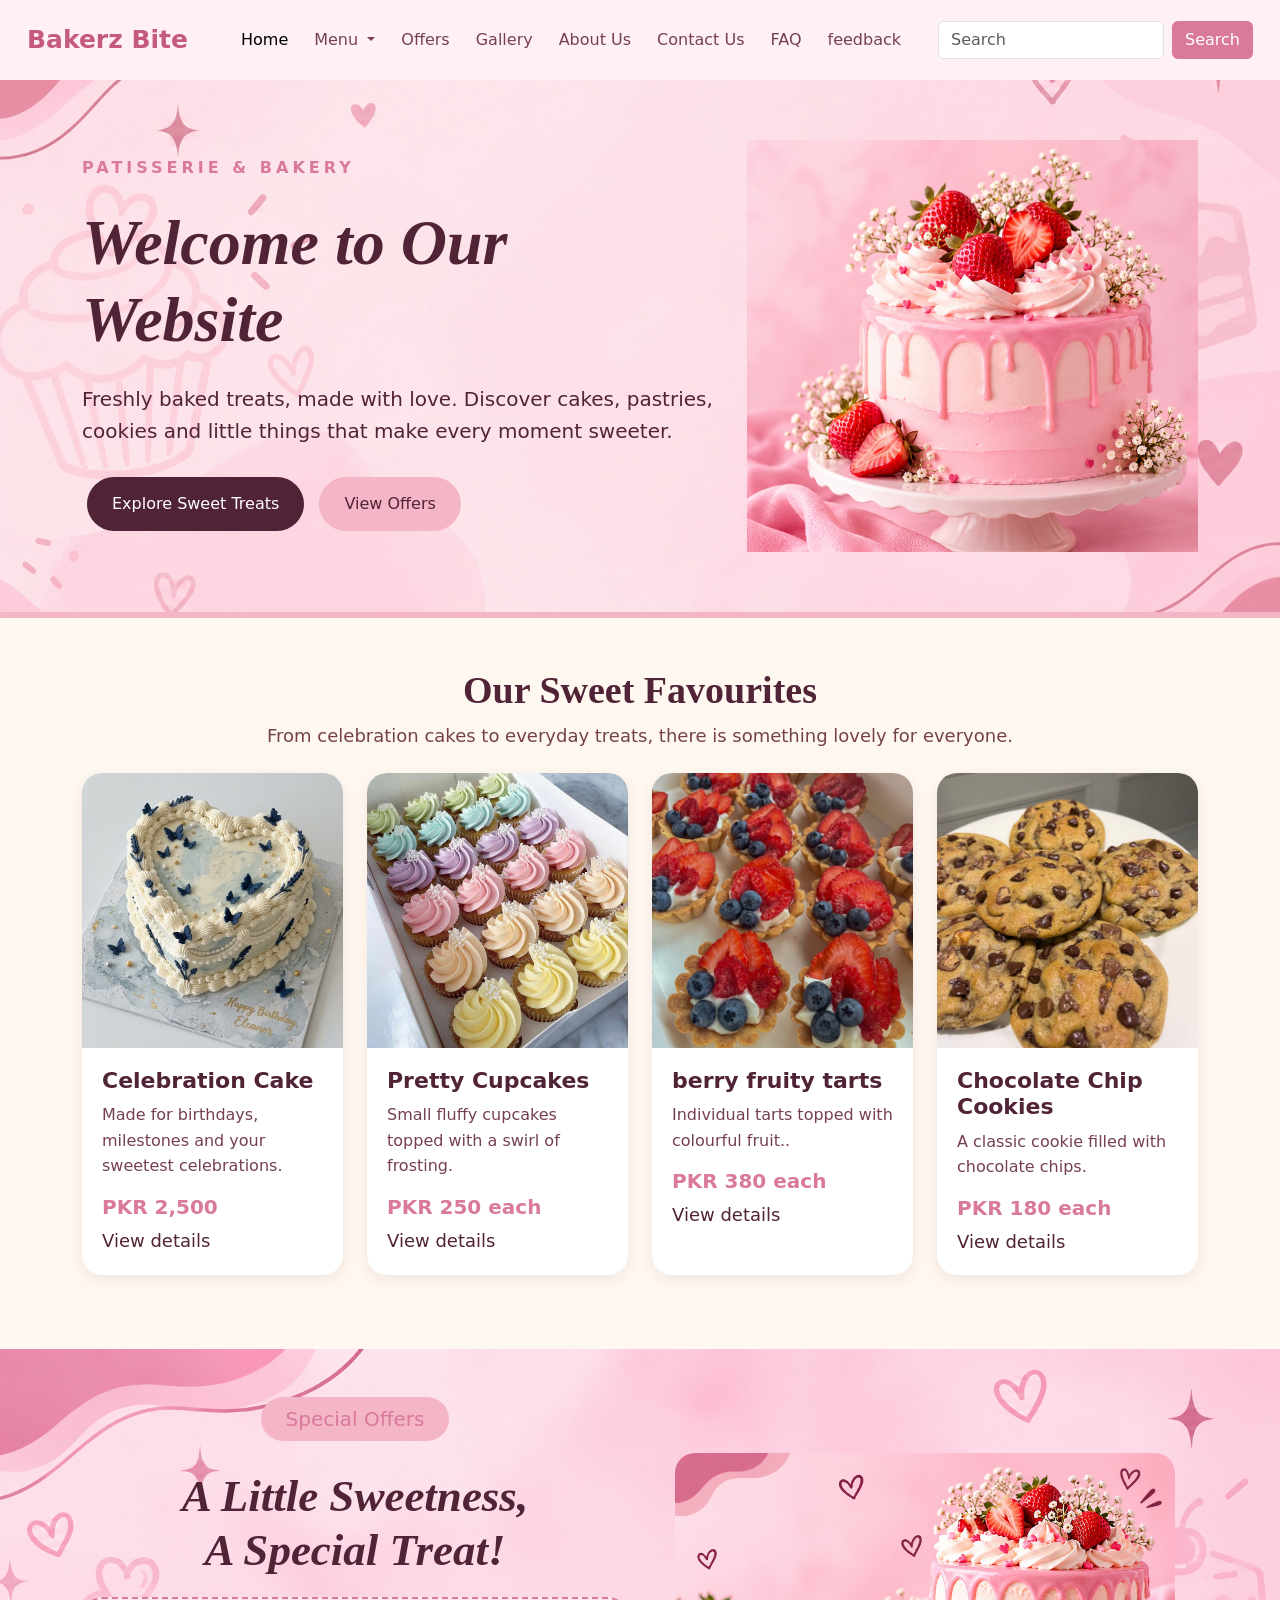
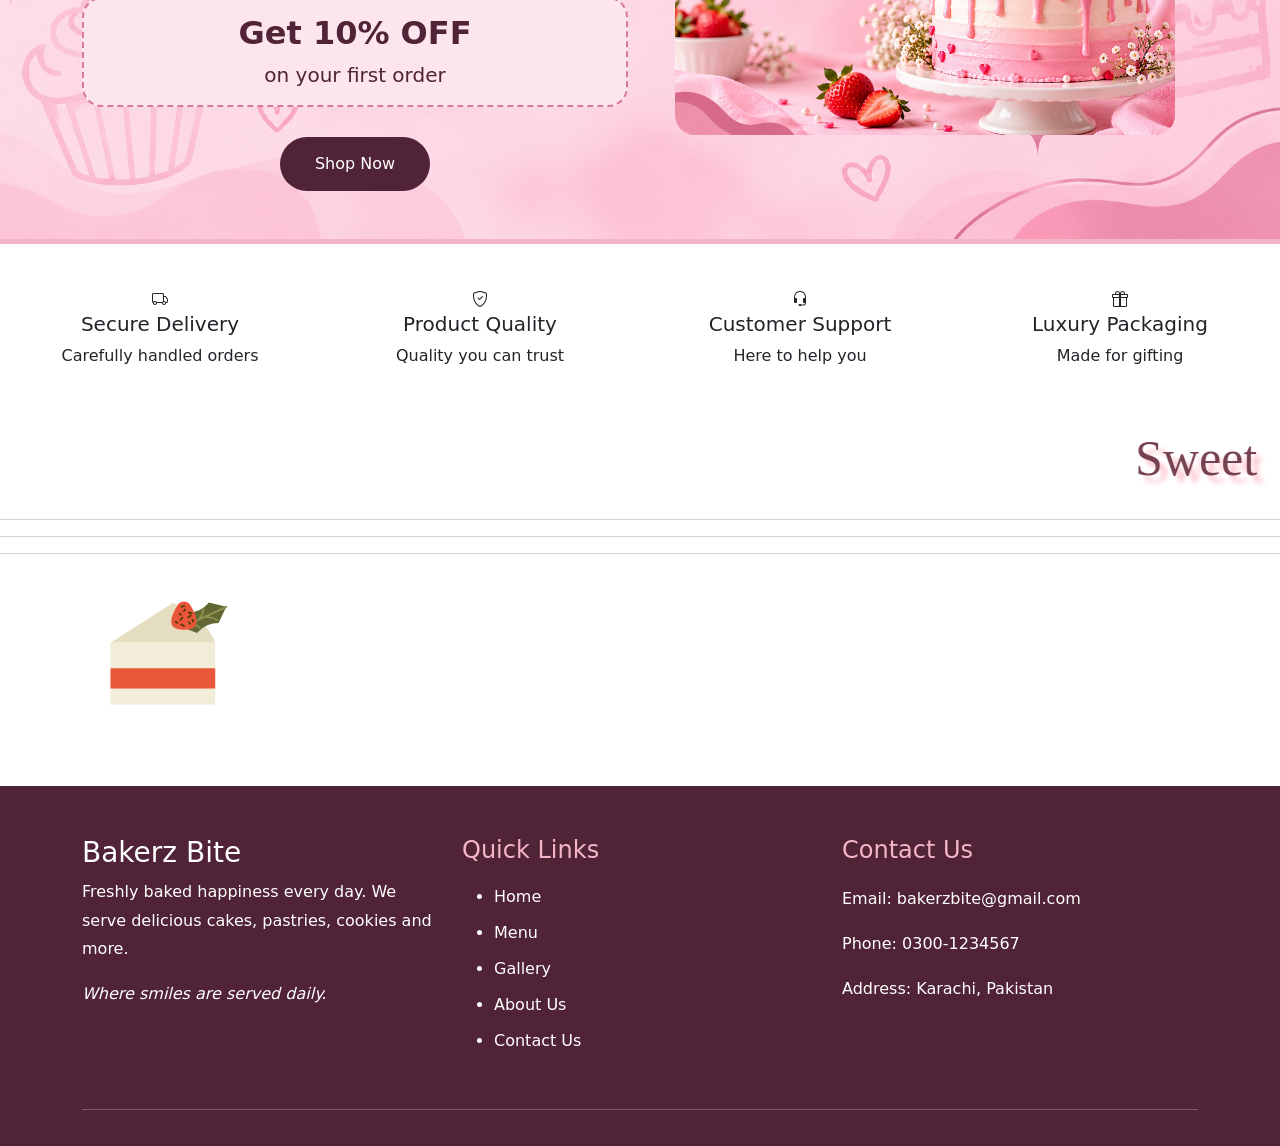
==== index.html @ 77a320df "index" ====
<!DOCTYPE html>
<html lang="en">
<head>
    <meta charset="UTF-8">
    <meta name="viewport" content="width=device-width, initial-scale=1.0">
    <title>Bakerz Bite</title>

    <!-- Bootstrap 5 -->
    <link href="https://cdn.jsdelivr.net/npm/bootstrap@5.3.3/dist/css/bootstrap.min.css" rel="stylesheet">
 
<link rel="stylesheet" href="https://cdn.jsdelivr.net/npm/bootstrap-icons@1.11.3/font/bootstrap-icons.min.css">
    <link rel="stylesheet" href="home.css">
</head>
<body>
<!-- ---navbar start gng-- -->
<nav class="navbar navbar-expand-lg navbar-light">
  <div class="container-fluid">

    <a class="navbar-brand" href="">Bakerz Bite</a>

    <button class="navbar-toggler" type="button"
    data-bs-toggle="collapse"
    data-bs-target="#navbarSupportedContent">
      <span class="navbar-toggler-icon"></span>
    </button>

    <div class="collapse navbar-collapse" id="navbarSupportedContent">

      <ul class="navbar-nav me-auto mb-2 mb-lg-0">

        <li class="nav-item">
          <a class="nav-link active" href="home.html">Home</a>
        </li>

        <li class="nav-item dropdown">
          <a class="nav-link dropdown-toggle" href=""
          id="navbarDropdown" role="button"
          data-bs-toggle="dropdown">
            Menu
          </a>

          <ul class="dropdown-menu">
            <li><a class="dropdown-item" href="cakes.html">Cakes</a></li>
            <li><a class="dropdown-item" href="pasteries.html">Pastries</a></li>
            <li><a class="dropdown-item" href="pies.html">Pies</a></li>
            <li><a class="dropdown-item" href="cookies.html">Cookies</a></li>
            <li><a class="dropdown-item" href="marchandies.html">Merchandise</a></li>
          </ul>
        </li>

        <li class="nav-item">
          <a class="nav-link" href="offer.html">Offers</a>
        </li>

        <li class="nav-item">
          <a class="nav-link" href="gallery.html">Gallery</a>
        </li>

        <li class="nav-item">
          <a class="nav-link" href="about.html">About Us</a>
        </li>

        <li class="nav-item">
          <a class="nav-link" href="contact.html">Contact Us</a>
        </li>

        <li class="nav-item">
          <a class="nav-link" href="faq.html">FAQ</a>
        </li>
        
                <li class="nav-item">
          <a class="nav-link" href="feedback.html">feedback</a>
        </li>


      </ul>

      <form class="d-flex">
        <input class="form-control me-2" type="search" placeholder="Search">
        <button class="btn search-btn" type="submit">Search</button>
      </form>

    </div>
  </div>
</nav>
<!-- --navbar end--- -->

<section class="welcome" id="home">

    <div class="container">
        <div class="row align-items-center">

            <div class="col-md-7 text-start">

                <p class="small-text">PATISSERIE & BAKERY</p>

                <h1>Welcome to Our Website</h1>

                <p class="welcome-text">
                    Freshly baked treats, made with love. Discover cakes,
                    pastries, cookies and little things that make
                    every moment sweeter.
                </p>

                <a href="cakes.html" class="btn1">Explore Sweet Treats</a>

                <a href="offer.html" class="btn2">View Offers</a>

            </div>

            <!-- Image Right Side -->
            <div class="col-md-5 text-center">
                <img src="pics/welcom1.png" class="img-fluid cake-img" alt="Cake">
            </div>

        </div>
    </div>

</section>

<!-- welcome page end -->
 

<!-- end of welcome--- -->

<!-- ---FAV -->
<section class="favourites" id="favourites">

    <div class="container">

        <div class="text-center mb-4">
            <h2>Our Sweet Favourites</h2>
            <p>From celebration cakes to everyday treats, there is something lovely for everyone.</p>
        </div>

        <div class="row"> 

            <!-- Cake -->
            <div class="col-lg-3 col-md-6 mb-4">
                <div class="sweet-card">

                    <div class="pic">
                        <img src="pics/cake celab3.jpg" alt="Celebration Cake">
                    </div>

                    <div class="card-body">
                        <h4>Celebration Cake</h4>
                        <p>Made for birthdays, milestones and your sweetest celebrations.</p>
                        <h5>PKR 2,500</h5>
                        <a href="#">View details </a>
                    </div>

                </div>
            </div>

            <!-- Cupcakes -->
            <div class="col-lg-3 col-md-6 mb-4">
                <div class="sweet-card">

                    <div class="pic">
                        <img src="pics/preety cupcakes.jpg" alt="Pretty Cupcakes">
                    </div>

                    <div class="card-body">
                        <h4>Pretty Cupcakes</h4>
                        <p>Small fluffy cupcakes topped with a swirl of frosting.</p>
                        <h5>PKR 250 each</h5>
                        <a href="#">View details </a>
                    </div>

                </div>
            </div>

            <!-- tarts -->
            <div class="col-lg-3 col-md-6 mb-4">
                <div class="sweet-card">

                    <div class="pic">
                        <img src="pics/berry fruit tarts.jpg" alt="Chocolate Chip Cookies">
                    </div>

                    <div class="card-body">
                        <h4>berry fruity tarts</h4>
                        <p>Individual tarts topped with colourful fruit..</p>
                        <h5>PKR 380 each</h5>
                        <a href="#">View details </a>
                    </div>

                </div>
            </div>

            <!-- Cookies -->
            <div class="col-lg-3 col-md-6 mb-4">
                <div class="sweet-card">

                    <div class="pic">
                        <img src="pics/choclatechip cookies.jpg" alt="Chocolate Chip Cookies">
                    </div>

                    <div class="card-body">
                        <h4>Chocolate Chip Cookies</h4>
                        <p>A classic cookie filled with chocolate chips.</p>
                        <h5>PKR 180 each</h5>
                        <a href="#">View details </a>
                    </div>

                </div>
            </div>
<!-- END-- -->

            <!-- Tote bags -->
          
        </div>
    </div>
</section>

<!-- --FAV KHATM -->


<!-- special offer start -->

<section class="offer py-5">

    <div class="container">
        <div class="row align-items-center">

            <!-- Text side -->
            <div class="col-md-6 text-center">

                <h5 class="offer-small">Special Offers</h5>

                <h1>A Little Sweetness,<br>
                    A Special Treat!
                </h1>

                <div class="discount">
                    <h2>Get 10% OFF</h2>
                    <p>on your first order</p>
                </div>

                <a href="cakes.html" class="shop-btn">
                    Shop Now 
                </a>

            </div>

            <!-- Cake picture -->
            <div class="col-md-6 text-center">
                <img src="pics/offer pic.png"
                     class="img-fluid offer-img"
                     alt="Special Offer Cake">
            </div>

        </div>
    </div>

</section>

<!-- special offer end -->


<!-- Features Section -->
<div class="container-fluid py-4">
    <div class="row text-center align-items-center">

        <!-- Feature 1 -->
        <div class="col-6 col-md-3 feature-box">
            <div class="feature-icon">
                <i class="bi bi-truck"></i>
            </div>
            <h5>Secure Delivery</h5>
            <p>Carefully handled orders</p>
        </div>

        <!-- Feature 2 -->
        <div class="col-6 col-md-3 feature-box">
            <div class="feature-icon">
                <i class="bi bi-shield-check"></i>
            </div>
            <h5>Product Quality</h5>
            <p>Quality you can trust</p>
        </div>

        <!-- Feature 3 -->
        <div class="col-6 col-md-3 feature-box">
            <div class="feature-icon">
                <i class="bi bi-headset"></i>
            </div>
            <h5>Customer Support</h5>
            <p>Here to help you</p>
        </div>

        <!-- Feature 4 -->
        <div class="col-6 col-md-3 feature-box">
            <div class="feature-icon">
                <i class="bi bi-gift"></i>
            </div>
            <h5>Luxury Packaging</h5>
            <p>Made for gifting</p>
        </div>

    </div>
</div>

<div class="container-fluid">
    <div class="row">
        <div class="col-md-12">
            <marquee>
                <h1 style="font-size: 50px; text-shadow: 7px 7px 5px pink; color:#75404f; font-family: Georgia, serif;">Sweet & Celebratory "Best for Cakes & Cupcakes"</h1>
            </marquee>
        </div>
    </div>
</div>
<hr style="color:#75404f ; font-weight: bolder;"><hr style="color:#75404f ; font-weight: bolder;"><hr style="color:#75404f ; font-weight: bolder;">

<div class="container">
    <div class="row">
        <div class="col-md-2">
            <img src="pics/cake-christmas-dessert-svgrepo-com.svg" class="w-100" alt="">
        </div>
        <div class="col-md-2">
            <img src="pics/" alt="">
        </div>
        <div class="col-md-2"></div>
        <div class="col-md-2"></div>
        <div class="col-md-2"></div>
        <div class="col-md-2"></div>
    </div>
</div>


<!-- ---footer shuru -->

<footer class="footer">
    <div class="container">
        <div class="row">

            <!-- About -->
            <div class="col-lg-4 col-md-6 mb-4">
                <h3>Bakerz Bite</h3>
                <p>
                    Freshly baked happiness every day.
                    We serve delicious cakes, pastries,
                    cookies and more.
                </p>
                <p><i>Where smiles are served daily.</i></p>
            </div>

            <!-- Quick Links -->
            <div class="col-lg-4 col-md-6 mb-4">
                <h4>Quick Links</h4>
                <ul class="footer-links">
                    <li><a href="home.html">Home</a></li>
                    <li><a href="#">Menu</a></li>
                    <li><a href="gallery.html">Gallery</a></li>
                    <li><a href="about.html">About Us</a></li>
                    <li><a href="contact.html">Contact Us</a></li>
                </ul>
            </div>

            <!-- Contact -->
            <div class="col-lg-4 col-md-12 mb-4">
                <h4>Contact Us</h4>
                <p>Email: bakerzbite@gmail.com</p>
                <p>Phone: 0300-1234567</p>
                <p>Address: Karachi, Pakistan</p>
            </div>

        </div>

        <hr>

        

    </div>
</footer>




 <!-- ---footer khtm -->


<script src="https://cdn.jsdelivr.net/npm/bootstrap@5.0.2/dist/js/bootstrap.bundle.min.js" integrity="sha384-MrcW6ZMFYlzcLA8Nl+NtUVF0sA7MsXsP1UyJoMp4YLEuNSfAP+JcXn/tWtIaxVXM" crossorigin="anonymous"></script>
</body>
</html>
---- home.css ----
.navbar {
    background-color: #fff0f5;
    padding: 15px;
    position: relative;
}

.navbar-brand {
    color: #c45b7c;
    font-size: 25px;
    font-weight: bold;
}

.navbar-nav {
    margin: auto;
}

.nav-link {
    color: #75404f;
    margin: 5px;
    transition: 0.3s;
}

.nav-link:hover {
    background-color: #d9799b;
    color: white;
    border-radius: 20px;
}

.dropdown-menu {
    background-color: #fff0f5;
}

.dropdown-item:hover {
    background-color: #d9799b;
    color: white;
}

.search-btn {
    background-color: #d9799b;
    color: white;
}

.search-btn:hover {
    background-color: #b9587a;
    color: white;
}

/* ---navbar end--- */


/* ---welcome pge srart--- */
.welcome {
    background: linear-gradient(to right, #fff7f0, #fce5ec);
    text-align: center;
    padding: 60px 20px;
    border-bottom: 6px solid #f4b6c7;
}

.welcome {
    background-image: url("pics/Soft\ Pink\ Bakery\ Pattern\ Background.png");
    background-size: cover;
    background-position: center;
    background-repeat: no-repeat;
    padding: 60px 20px;
}

.small-text {
    color: #d9799b;
    letter-spacing: 4px;
    font-weight: bold;
}

.welcome h1 {
    color: #512337;
    font-family: Georgia, serif;
    font-size: clamp(30px, 5vw, 65px);
    font-weight: bold;
    font-style: italic;
    margin: 25px 0;
}

 .welcome-text {
    color: #512337;
    font-size:  clamp(14px, 2vw, 20px);
    line-height: 1.6;
    max-width: 950px;
    margin: 20px auto 25px;
}

.btn1 {
    background-color: #512337;
    color: white;
    padding: 15px 25px;
    border-radius: 30px;
    text-decoration: none;
    display: inline-block;
    margin: 5px;
}

.btn2 {
    background-color: #f4b6c7;
    color: #512337;
    padding: 15px 25px;
    border-radius: 30px;
    text-decoration: none;
    display: inline-block;
    margin: 5px;
}

.btn1:hover {
    background-color: #d9799b;
    color: white;
}

.btn2:hover {
    background-color: #512337;
    color: white;
} 


/* welcome pge end--- */
 



/* Sweet Favourites */

.favourites {
    background-color: #fff8f0;
    padding: 50px 20px;
}

.favourites h2 {
    color: #512337;
    font-family: Georgia, serif;
    font-size: 38px;
    font-weight: bold;
}

.favourites p {
    color: #75404f;
    font-size: 18px;
}

/* Card */

.sweet-card {
    background-color: white;
    border-radius: 20px;
    overflow: hidden;
    box-shadow: 0 5px 15px rgba(81, 35, 55, 0.08);
    transition: 0.4s;
    height: 100%;
}

.sweet-card:hover {
    transform: translateY(-10px);
    box-shadow: 0 15px 30px rgba(81, 35, 55, 0.2);
}

/* Image */

.pic {
    overflow: hidden;
}

.pic img {
    width: 100%;
    height: 275px;
    object-fit: cover;
    transition: 0.5s;
}

.sweet-card:hover img {
    transform: scale(1.1);
}

/* Card Content */

.card-body {
    padding: 20px;
}

.card-body h4 {
    color: #512337;
    font-size: 22px;
    font-weight: bold;
}

.card-body p {
    color: #75404f;
    font-size: 16px;
    line-height: 1.6;
}

.card-body h5 {
    color: #d9799b;
    font-weight: bold;
}

.card-body a {
    color: #512337;
    text-decoration: none;
    font-size: 18px;
}

.card-body a:hover {
    color: #d9799b;
}

/* ---CARDS */

/* offer section start */


.offer {
    background: linear-gradient(to right, #fff7f0, #fce5ec);
    border-bottom: 5px solid #f4b6c7;
}

.offer-small {
    color: #d9799b;
    background-color: #f4b6c7;
    display: inline-block;
    padding: 10px 25px;
    border-radius: 30px;
}

.offer h1 {
    color: #512337;
    font-family: Georgia, serif;
    font-size: 45px;
    font-style: italic;
    font-weight: bold;
    margin: 20px 0;
}

.discount {
    background-color: #fce5ec;
    border: 2px dashed #d9799b;
    border-radius: 20px;
    padding: 15px;
    margin: 20px 0;
}

.discount h2 {
    color: #512337;
    font-weight: bold;
}

.discount p {
    color: #512337;
    font-size: 20px;
    margin: 0;
}

.shop-btn {
    background-color: #512337;
    color: white;
    padding: 15px 35px;
    border-radius: 30px;
    text-decoration: none;
    display: inline-block;
    margin-top: 10px;
}

.shop-btn:hover {
    background-color: #d9799b;
    color: white;
}

.offer-img {
    width: 100%;
    max-width: 500px;
    border-radius: 20px;
    transition: 0.3s;
}

.offer-img:hover {
    transform: scale(1.03);
}



.offer {
    background-image: url("pics/backgroud1.png");
    background-size: cover;
    background-position: center;
    background-repeat: no-repeat;
    padding: 80px 20px;
    border-bottom: 5px solid #f4b6c7;
}
/* offer section end */

/* ---FEAUTURE */
.container .row > .col-md-4 {
    transition: transform 0.35s ease, box-shadow 0.50s ease;
    cursor: pointer;
    border-radius: 10px;
   
}

.container .row > .col-md-4:hover {
    transform: translateY(-10px);
    box-shadow: 0 15px 30px grey;
    z-index: 2;
    border-top:10px solid black;
    border-bottom:10px solid black;

    
}
.feature-box  {
    transition: transform 0.35s ease, box-shadow 0.50s ease;
    cursor: pointer;
    border-radius: 10px;
    /* background-color: #df5c87; */
    padding: 20px;
   
}

.feature-box:hover {
    transform: translateY(-10px);
    box-shadow: 0 15px 30px grey;
    z-index: 2;
   background-color: #f4b6c2;

    
}
/* ---FRAUTYRE */










/* ---footer shuru--- */


.footer {
    background-color: #512337;
    color: white;
    padding: 50px 0 20px;
    margin-top: 50px;
}

/* Headings */

.footer h2 {
    color: #f4b6c7;
    font-family: Georgia, serif;
    font-style: italic;
    font-weight: bold;
}

.footer h4 {
    color: #f4b6c7;
    margin-bottom: 20px;
}

/* Paragraph */

.footer p {
    line-height: 1.8;
}

/* Links */

.footer a {
    color: white;
    text-decoration: none;
    display: block;
    margin-bottom: 12px;
}

.footer a:hover {
    color: #f4b6c7;
}

/* Social Icons */

.social a {
    background-color: #f4b6c7;
    color: #512337;
    width: 40px;
    height: 40px;
    border-radius: 50%;
    text-align: center;
    line-height: 40px;
    display: inline-block;
    margin-right: 10px;
}

/* Contact Button */

.message-btn {
    background-color: #f4b6c7;
    color: #512337 !important;
    padding: 12px 20px;
    border-radius: 30px;
}

/* Date and Location */

.footer-info {
    background-color: #fce8ed;
    color: #512337;
    padding: 25px;
    border-radius: 20px;
    margin-top: 30px;
}

/* Pink Banner */

.pink-banner {
    background-color: #f4b6c7;
    color: #512337;
    padding: 15px;
    text-align: right;
    border-radius: 30px;
    margin-top: 20px;
    font-weight: bold;
}
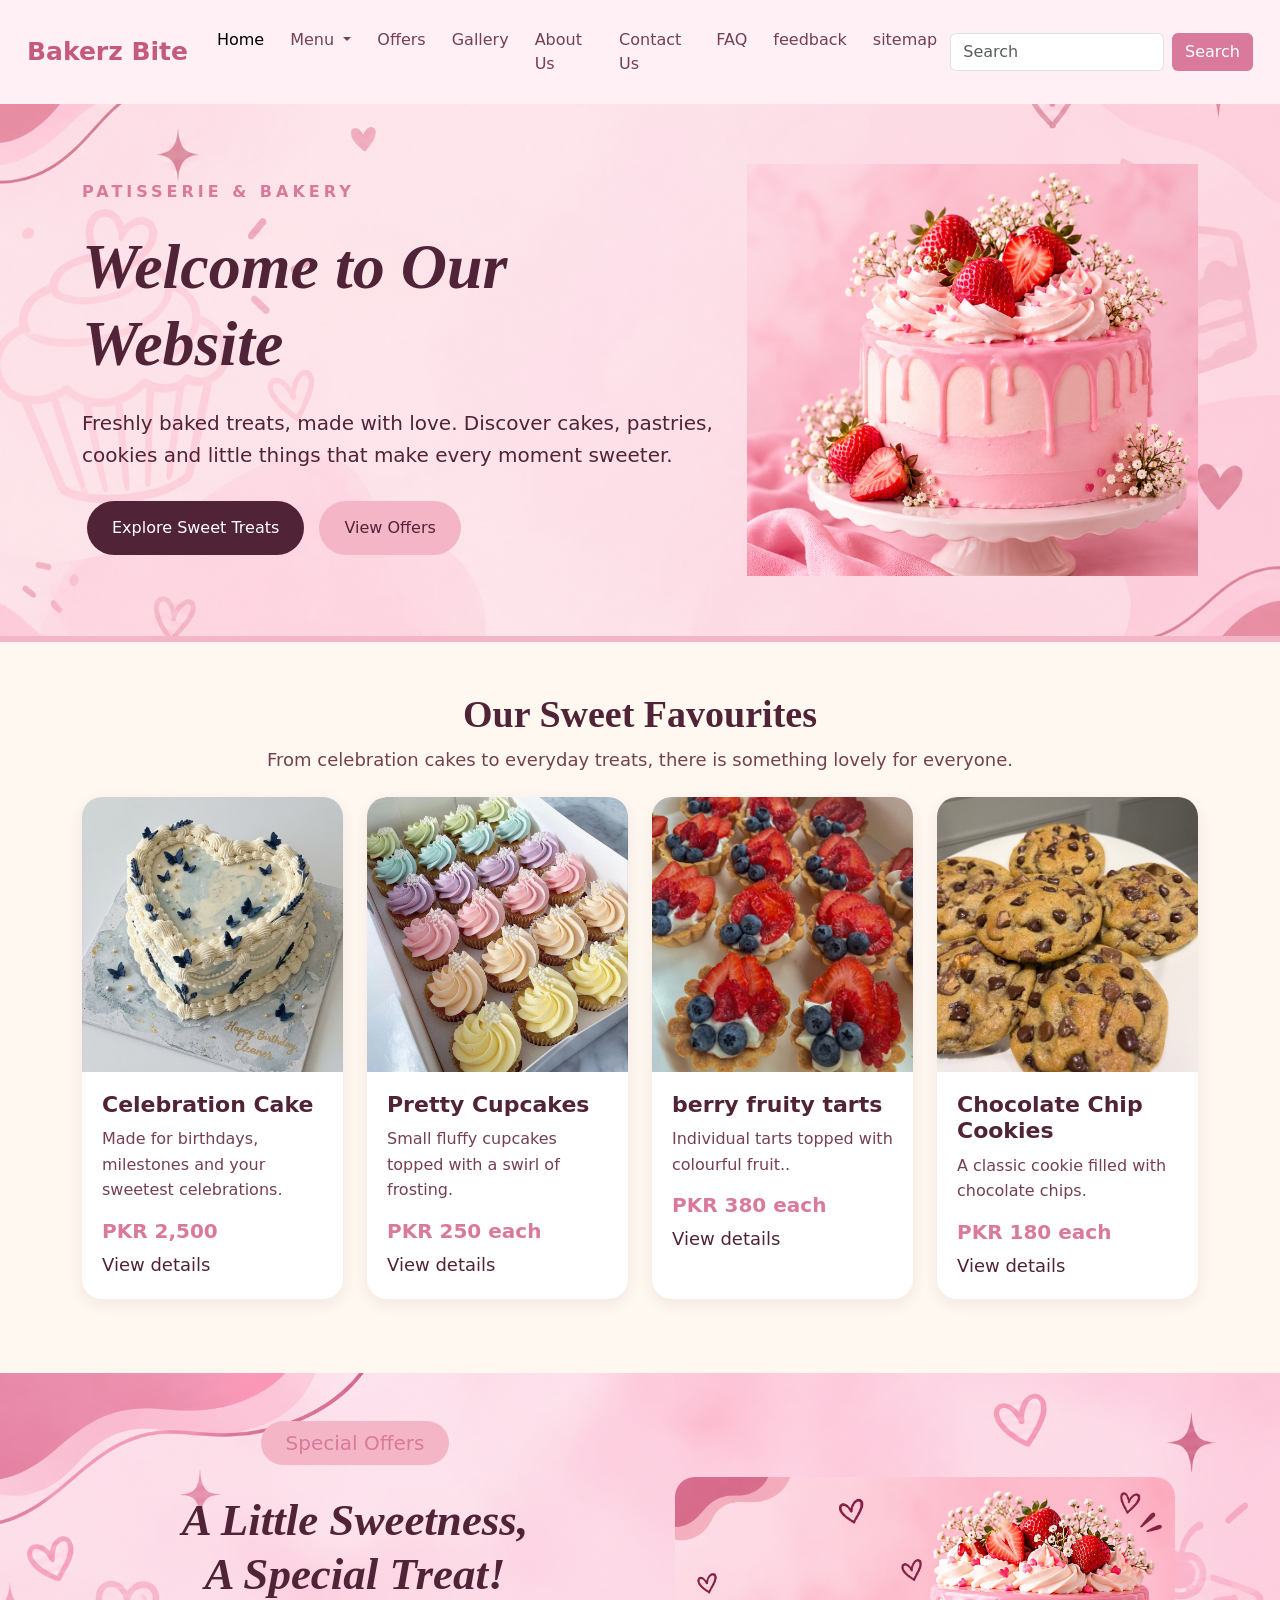
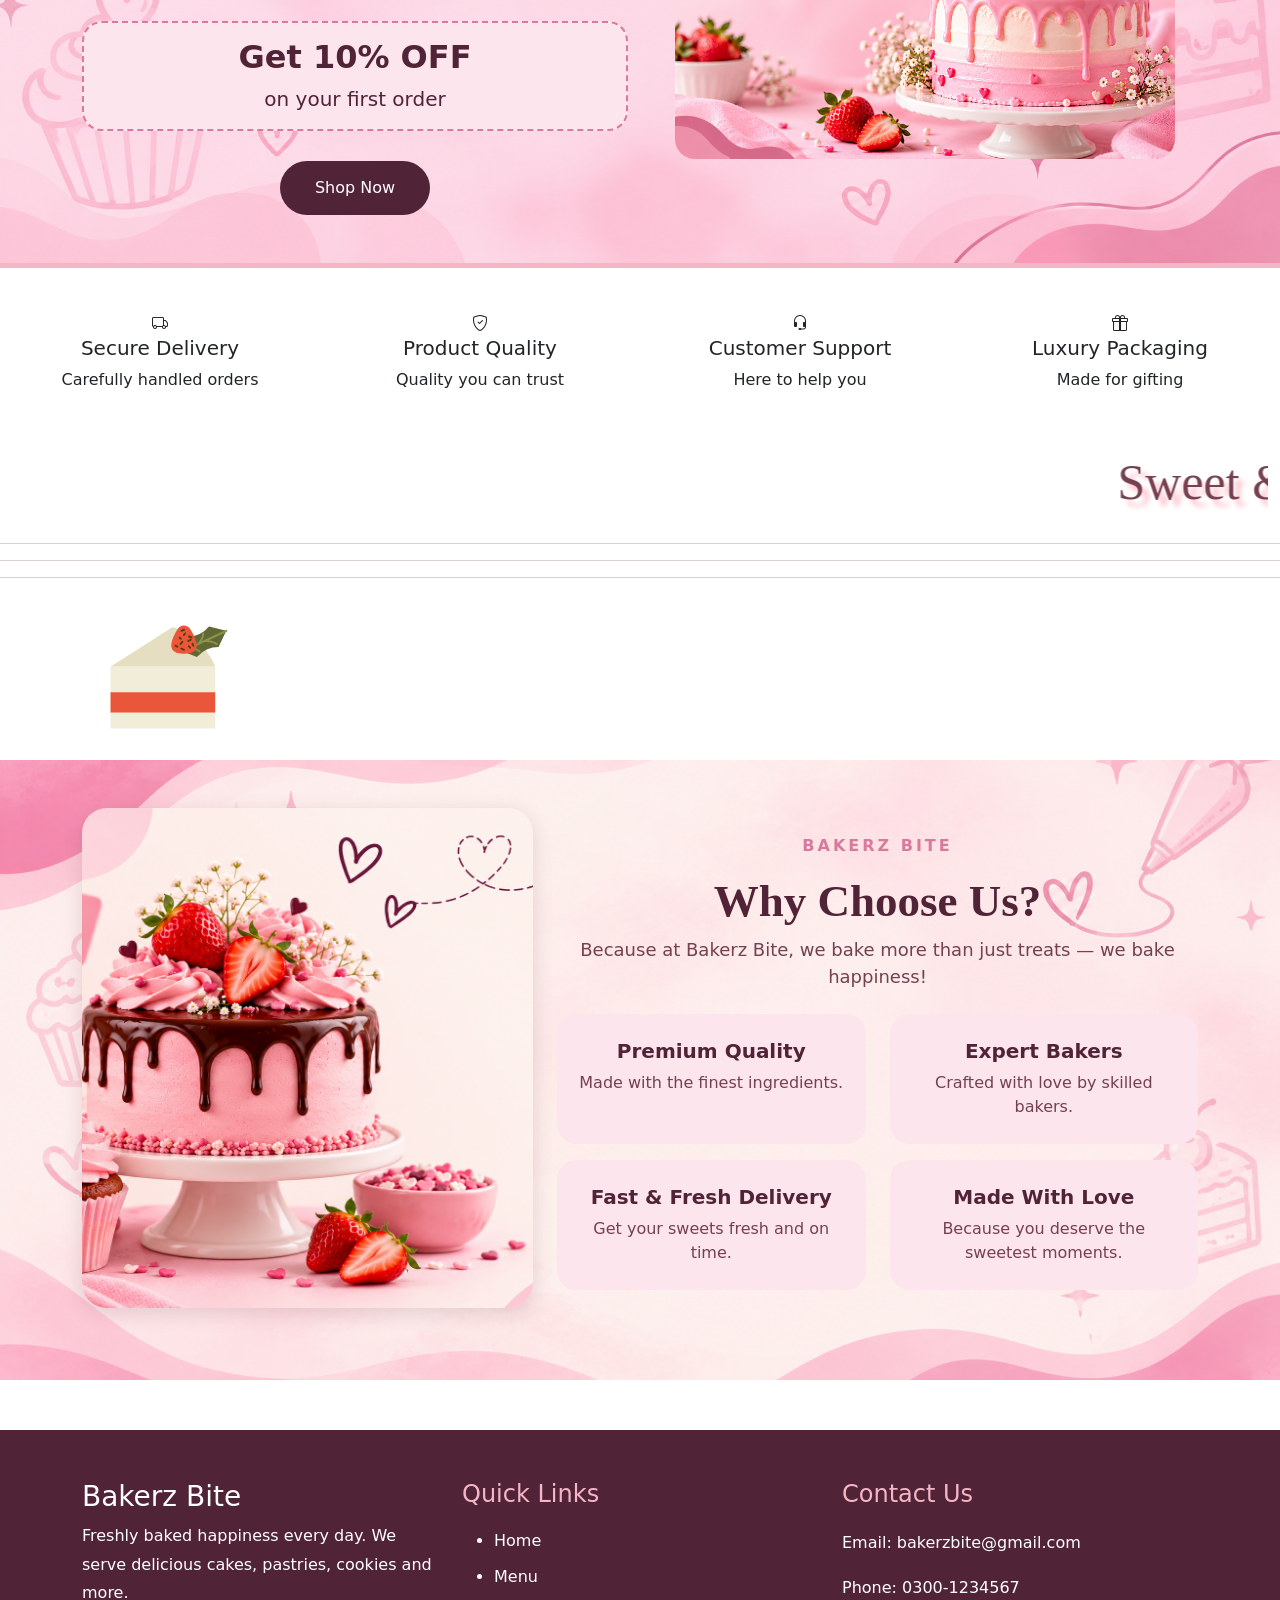
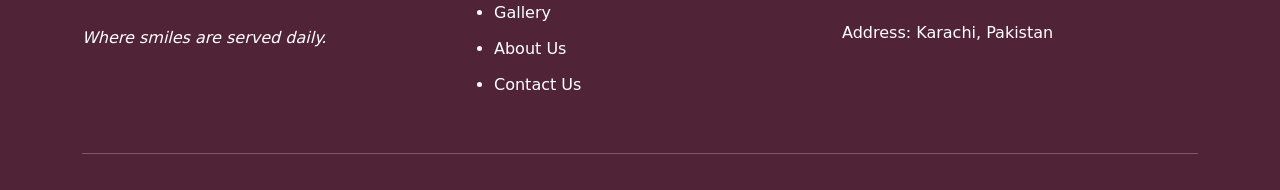
==== commit cfb763f3: "second commit" ====
--- a/index.html
+++ b/index.html
@@ -31,7 +31,7 @@
       <ul class="navbar-nav me-auto mb-2 mb-lg-0">
 
         <li class="nav-item">
-          <a class="nav-link active" href="home.html">Home</a>
+          <a class="nav-link active" href="index.html">Home</a>
         </li>
 
         <li class="nav-item dropdown">
@@ -73,7 +73,10 @@
                 <li class="nav-item">
           <a class="nav-link" href="feedback.html">feedback</a>
         </li>
-
+        
+              <li class="nav-item">
+          <a class="nav-link" href="sitemap.html">sitemap</a>
+        </li>
 
       </ul>
 
@@ -259,6 +262,16 @@
 </section>
 
 <!-- special offer end -->
+
+
+
+
+
+
+
+
+
+
 
 
 <!-- Features Section -->
@@ -329,6 +342,90 @@
         <div class="col-md-2"></div>
     </div>
 </div>
+
+
+
+
+
+<!-- Why Choose Us Start -->
+
+<section class="choose py-5">
+
+    <div class="container">
+        <div class="row align-items-center">
+
+            <!-- Left Side Image -->
+
+            <div class="col-lg-5 col-md-12 mb-4">
+                <img src="pics/side pic.png"
+                     class="img-fluid choose-img"
+                     alt="Bakerz Bite Cake">
+            </div>
+
+            <!-- Right Side Content -->
+
+            <div class="col-lg-7 col-md-12">
+
+                <div class="text-center mb-4">
+                    <p class="choose-small">BAKERZ BITE</p>
+
+                    <h2>Why Choose Us?</h2>
+
+                    <p class="choose-text">
+                        Because at Bakerz Bite, we bake more than
+                        just treats — we bake happiness!
+                    </p>
+                </div>
+
+                <div class="row">
+
+                    <!-- Box 1 -->
+
+                    <div class="col-md-6 mb-3">
+                        <div class="choose-box">
+                            <h4>Premium Quality</h4>
+                            <p>Made with the finest ingredients.</p>
+                        </div>
+                    </div>
+
+                    <!-- Box 2 -->
+
+                    <div class="col-md-6 mb-3">
+                        <div class="choose-box">
+                            <h4>Expert Bakers</h4>
+                            <p>Crafted with love by skilled bakers.</p>
+                        </div>
+                    </div>
+
+                    <!-- Box 3 -->
+
+                    <div class="col-md-6 mb-3">
+                        <div class="choose-box">
+                            <h4>Fast & Fresh Delivery</h4>
+                            <p>Get your sweets fresh and on time.</p>
+                        </div>
+                    </div>
+
+                    <!-- Box 4 -->
+
+                    <div class="col-md-6 mb-3">
+                        <div class="choose-box">
+                            <h4>Made With Love</h4>
+                            <p>Because you deserve the sweetest moments.</p>
+                        </div>
+                    </div>
+
+                </div>
+
+            </div>
+
+        </div>
+    </div>
+
+</section>
+
+<!-- Why Choose Us End -->
+
 
 
 <!-- ---footer shuru -->
--- a/home.css
+++ b/home.css
@@ -334,6 +334,86 @@
 
 
 
+/* why choose us start */
+
+.choose {
+    background: linear-gradient(to right, #fff7f0, #fce5ec);
+}
+
+.choose-img {
+    width: 100%;
+    height: 500px;
+    object-fit: cover;
+    border-radius: 25px;
+    box-shadow: 0 5px 20px rgba(81, 35, 55, 0.15);
+}
+
+.choose-small {
+    color: #d9799b;
+    letter-spacing: 3px;
+    font-weight: bold;
+}
+
+.choose h2 {
+    color: #512337;
+    font-family: Georgia, serif;
+    font-size: 45px;
+    font-weight: bold;
+}
+
+.choose-text {
+    color: #75404f;
+    font-size: 18px;
+}
+
+.choose-box {
+    background-color: #fce5ec;
+    padding: 25px 15px;
+    border-radius: 20px;
+    text-align: center;
+    height: 100%;
+    transition: 0.3s;
+}
+
+.choose-box h4 {
+    color: #512337;
+    font-size: 20px;
+    font-weight: bold;
+}
+
+.choose-box p {
+    color: #75404f;
+    margin-bottom: 0;
+}
+
+.choose-box:hover {
+    background-color: #f4b6c7;
+    transform: translateY(-5px);
+}
+
+.choose-img {
+    width: 100%;
+    height: 500px;
+    object-fit: cover;
+    border-radius: 25px;
+    transition: 0.4s;
+}
+
+/* image hover */
+
+.choose-img:hover {
+    transform: scale(1.04);
+    box-shadow: 0 8px 25px rgba(81, 35, 55, 0.25);
+}
+.choose {
+    background-image: url("pics/bakc1.png");
+    background-size: cover;
+    background-position: center;
+    background-repeat: no-repeat;
+}
+
+/* why choose us end */
+
 
 
 
@@ -425,3 +505,7 @@
     font-weight: bold;
 }
 
+
+
+
+
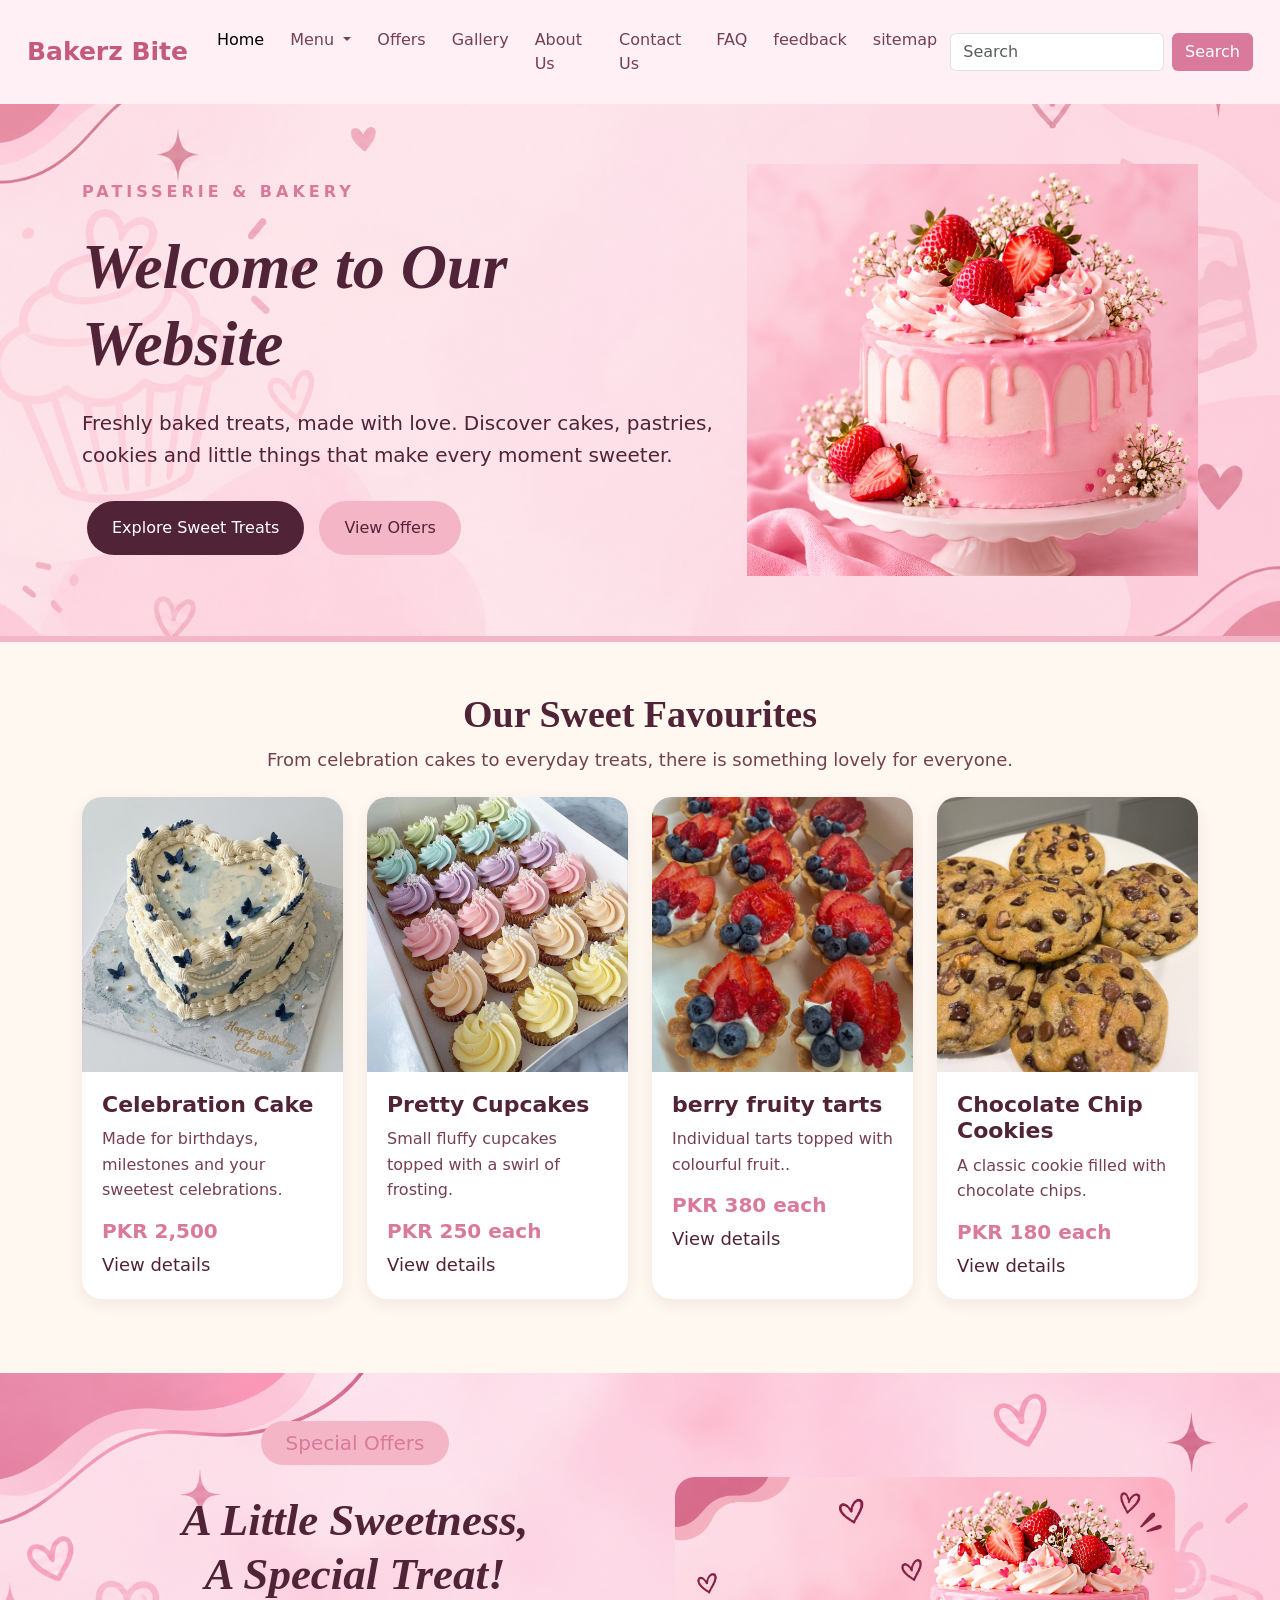
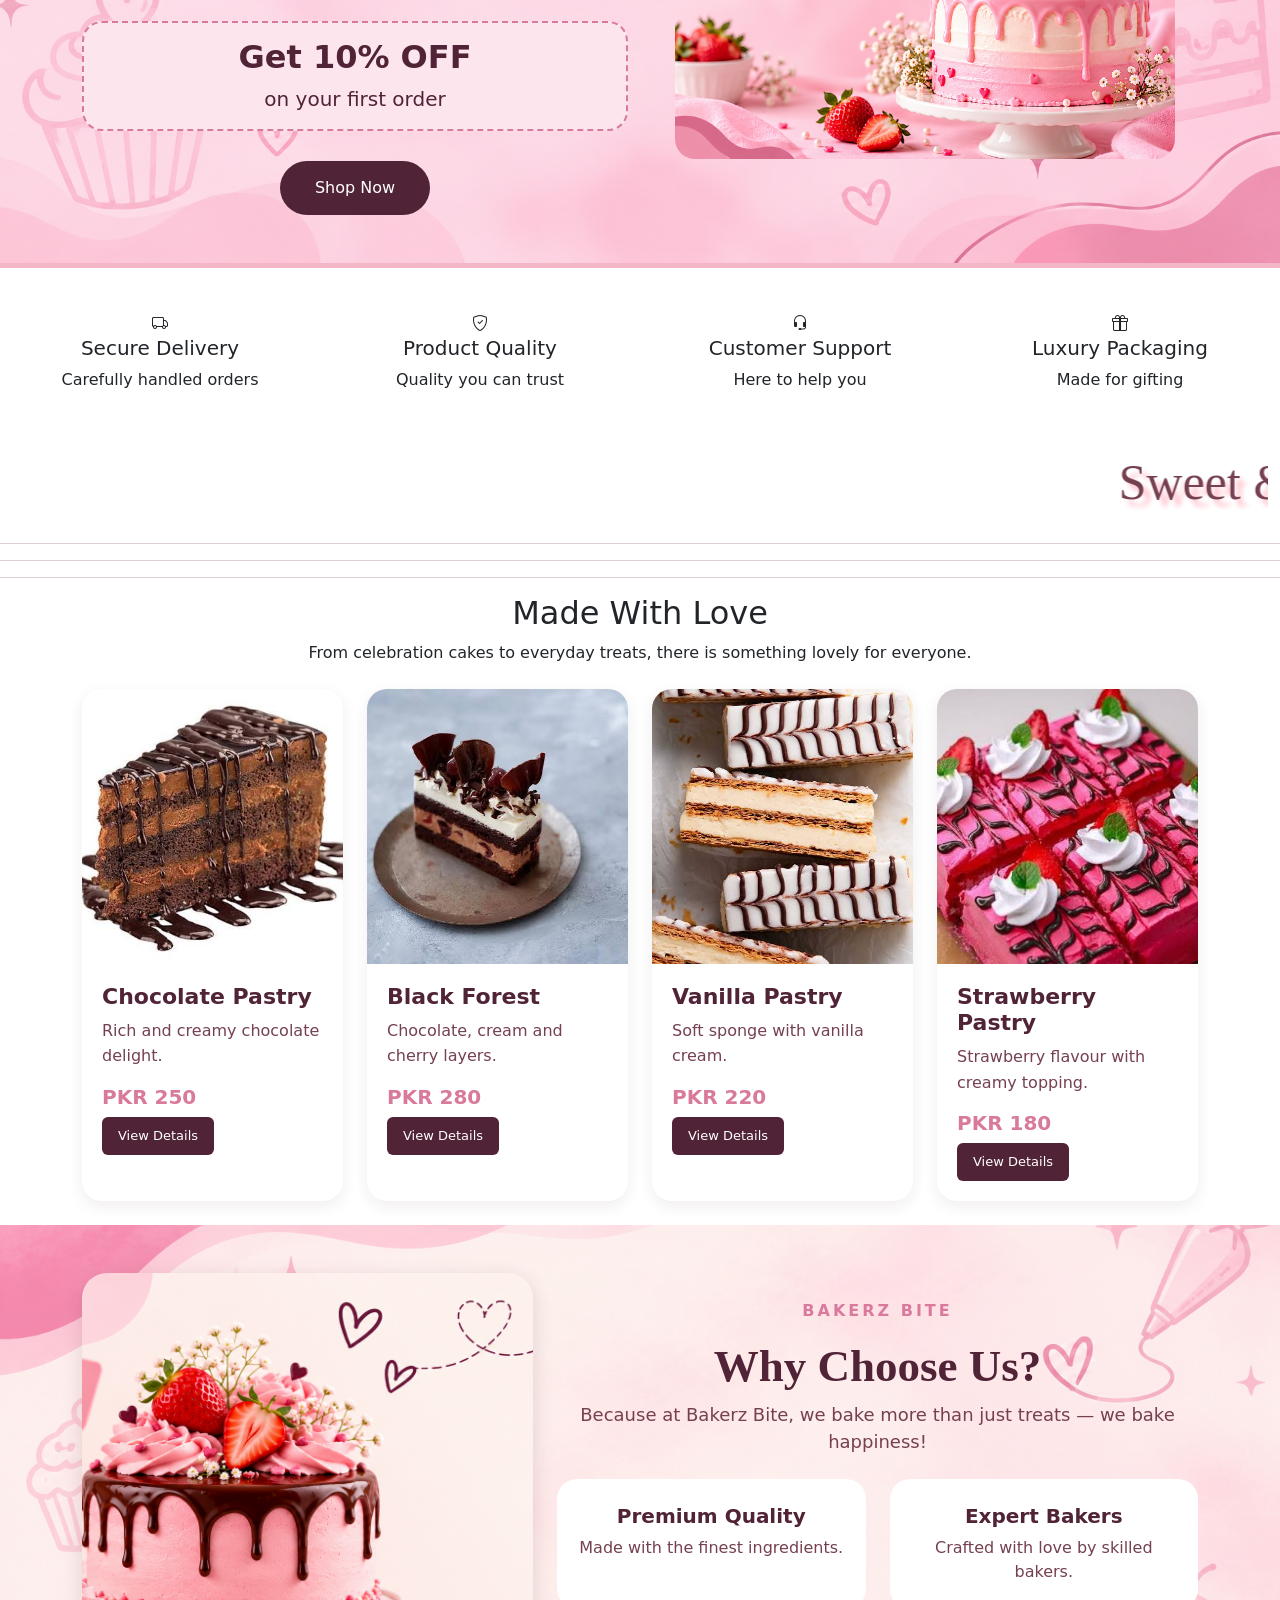
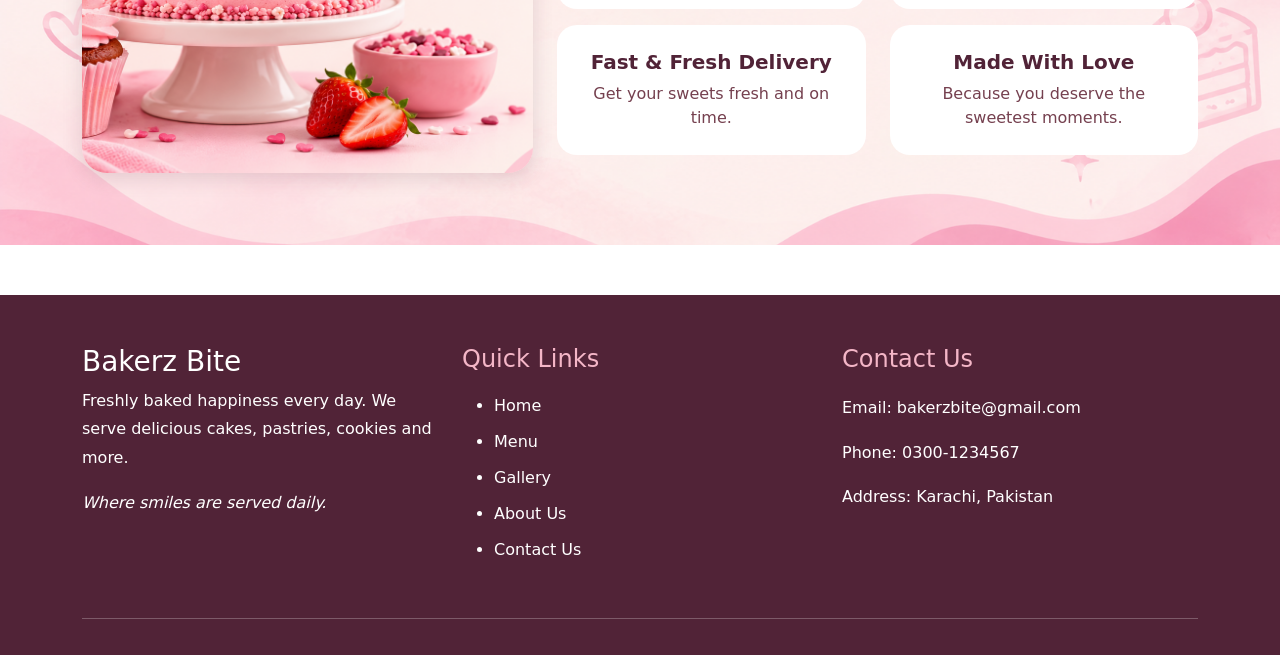
==== commit 668a48d6: "third commit" ====
--- a/index.html
+++ b/index.html
@@ -1,485 +1,721 @@
 
+        
+    <!DOCTYPE html>
+    <html lang="en">
+    <head>
+        <meta charset="UTF-8">
+        <meta name="viewport" content="width=device-width, initial-scale=1.0">
+        <title>Bakerz Bite</title>
+
+        <!-- Bootstrap 5 -->
+        <link href="https://cdn.jsdelivr.net/npm/bootstrap@5.3.3/dist/css/bootstrap.min.css" rel="stylesheet">
     
-<!DOCTYPE html>
-<html lang="en">
-<head>
-    <meta charset="UTF-8">
-    <meta name="viewport" content="width=device-width, initial-scale=1.0">
-    <title>Bakerz Bite</title>
-
-    <!-- Bootstrap 5 -->
-    <link href="https://cdn.jsdelivr.net/npm/bootstrap@5.3.3/dist/css/bootstrap.min.css" rel="stylesheet">
- 
-<link rel="stylesheet" href="https://cdn.jsdelivr.net/npm/bootstrap-icons@1.11.3/font/bootstrap-icons.min.css">
-    <link rel="stylesheet" href="home.css">
-</head>
-<body>
-<!-- ---navbar start gng-- -->
-<nav class="navbar navbar-expand-lg navbar-light">
-  <div class="container-fluid">
-
-    <a class="navbar-brand" href="">Bakerz Bite</a>
-
-    <button class="navbar-toggler" type="button"
-    data-bs-toggle="collapse"
-    data-bs-target="#navbarSupportedContent">
-      <span class="navbar-toggler-icon"></span>
-    </button>
-
-    <div class="collapse navbar-collapse" id="navbarSupportedContent">
-
-      <ul class="navbar-nav me-auto mb-2 mb-lg-0">
-
-        <li class="nav-item">
-          <a class="nav-link active" href="index.html">Home</a>
-        </li>
-
-        <li class="nav-item dropdown">
-          <a class="nav-link dropdown-toggle" href=""
-          id="navbarDropdown" role="button"
-          data-bs-toggle="dropdown">
-            Menu
-          </a>
-
-          <ul class="dropdown-menu">
-            <li><a class="dropdown-item" href="cakes.html">Cakes</a></li>
-            <li><a class="dropdown-item" href="pasteries.html">Pastries</a></li>
-            <li><a class="dropdown-item" href="pies.html">Pies</a></li>
-            <li><a class="dropdown-item" href="cookies.html">Cookies</a></li>
-            <li><a class="dropdown-item" href="marchandies.html">Merchandise</a></li>
-          </ul>
-        </li>
-
-        <li class="nav-item">
-          <a class="nav-link" href="offer.html">Offers</a>
-        </li>
-
-        <li class="nav-item">
-          <a class="nav-link" href="gallery.html">Gallery</a>
-        </li>
-
-        <li class="nav-item">
-          <a class="nav-link" href="about.html">About Us</a>
-        </li>
-
-        <li class="nav-item">
-          <a class="nav-link" href="contact.html">Contact Us</a>
-        </li>
-
-        <li class="nav-item">
-          <a class="nav-link" href="faq.html">FAQ</a>
-        </li>
-        
+    <link rel="stylesheet" href="https://cdn.jsdelivr.net/npm/bootstrap-icons@1.11.3/font/bootstrap-icons.min.css">
+        <link rel="stylesheet" href="home.css">
+    </head>
+    <body>
+    <!-- ---navbar start gng-- -->
+    <nav class="navbar navbar-expand-lg navbar-light">
+    <div class="container-fluid">
+                
+        <a class="navbar-brand" href="">Bakerz Bite</a>
+
+        <button class="navbar-toggler" type="button"
+        data-bs-toggle="collapse"
+        data-bs-target="#navbarSupportedContent">
+        <span class="navbar-toggler-icon"></span>
+        </button>
+
+        <div class="collapse navbar-collapse" id="navbarSupportedContent">
+
+        <ul class="navbar-nav me-auto mb-2 mb-lg-0">
+
+            <li class="nav-item">
+            <a class="nav-link active" href="index.html">Home</a>
+            </li>
+
+            <li class="nav-item dropdown">
+            <a class="nav-link dropdown-toggle" href=""
+            id="navbarDropdown" role="button"
+            data-bs-toggle="dropdown">
+                Menu
+            </a>
+
+            <ul class="dropdown-menu">
+                <li><a class="dropdown-item" href="cakes.html">Cakes</a></li>
+                <li><a class="dropdown-item" href="pasteries.html">Pastries</a></li>
+                <li><a class="dropdown-item" href="pies.html">Pies</a></li>
+                <li><a class="dropdown-item" href="cookies.html">Cookies</a></li>
+                <li><a class="dropdown-item" href="marchandies.html">Merchandise</a></li>
+            </ul>
+            </li>
+
+            <li class="nav-item">
+            <a class="nav-link" href="offer.html">Offers</a>
+            </li>
+
+            <li class="nav-item">
+            <a class="nav-link" href="gallery.html">Gallery</a>
+            </li>
+
+            <li class="nav-item">
+            <a class="nav-link" href="about.html">About Us</a>
+            </li>
+
+            <li class="nav-item">
+            <a class="nav-link" href="contact.html">Contact Us</a>
+            </li>
+
+            <li class="nav-item">
+            <a class="nav-link" href="faq.html">FAQ</a>
+            </li>
+            
+                    <li class="nav-item">
+            <a class="nav-link" href="feedback.html">feedback</a>
+            </li>
+            
                 <li class="nav-item">
-          <a class="nav-link" href="feedback.html">feedback</a>
-        </li>
-        
-              <li class="nav-item">
-          <a class="nav-link" href="sitemap.html">sitemap</a>
-        </li>
-
-      </ul>
-
-      <form class="d-flex">
-        <input class="form-control me-2" type="search" placeholder="Search">
-        <button class="btn search-btn" type="submit">Search</button>
-      </form>
-
+            <a class="nav-link" href="sitemap.html">sitemap</a>
+            </li>
+
+        </ul>
+
+        <form class="d-flex">
+            <input class="form-control me-2" type="search" placeholder="Search">
+            <button class="btn search-btn" type="submit">Search</button>
+        </form>
+
+        </div>
     </div>
-  </div>
-</nav>
-<!-- --navbar end--- -->
-
-<section class="welcome" id="home">
-
-    <div class="container">
-        <div class="row align-items-center">
-
-            <div class="col-md-7 text-start">
-
-                <p class="small-text">PATISSERIE & BAKERY</p>
-
-                <h1>Welcome to Our Website</h1>
-
-                <p class="welcome-text">
-                    Freshly baked treats, made with love. Discover cakes,
-                    pastries, cookies and little things that make
-                    every moment sweeter.
-                </p>
-
-                <a href="cakes.html" class="btn1">Explore Sweet Treats</a>
-
-                <a href="offer.html" class="btn2">View Offers</a>
-
-            </div>
-
-            <!-- Image Right Side -->
-            <div class="col-md-5 text-center">
-                <img src="pics/welcom1.png" class="img-fluid cake-img" alt="Cake">
+    </nav>
+    <!-- --navbar end--- -->
+
+    <section class="welcome" id="home">
+
+        <div class="container">
+            <div class="row align-items-center">
+
+                <div class="col-md-7 text-start">
+
+                    <p class="small-text">PATISSERIE & BAKERY</p>
+
+                    <h1>Welcome to Our Website</h1>
+
+                    <p class="welcome-text">
+                        Freshly baked treats, made with love. Discover cakes,
+                        pastries, cookies and little things that make
+                        every moment sweeter.
+                    </p>
+
+                    <a href="cakes.html" class="btn1">Explore Sweet Treats</a>
+
+                    <a href="offer.html" class="btn2">View Offers</a>
+
+                </div>
+
+                <!-- Image Right Side -->
+                <div class="col-md-5 text-center">
+                    <img src="pics/welcom1.png" class="img-fluid cake-img" alt="Cake">
+                </div>
+
+            </div>
+        </div>
+
+    </section>
+
+    <!-- welcome page end -->
+    
+
+    <!-- end of welcome--- -->
+
+    <!-- ---FAV -->
+    <section class="favourites" id="favourites">
+
+        <div class="container">
+
+            <div class="text-center mb-4">
+                <h2>Our Sweet Favourites</h2>
+                <p>From celebration cakes to everyday treats, there is something lovely for everyone.</p>
+            </div>
+
+            <div class="row"> 
+
+                <!-- Cake -->
+                <div class="col-lg-3 col-md-6 mb-4">
+                    <div class="sweet-card">
+
+                        <div class="pic">
+                            <img src="pics/cake celab3.jpg" alt="Celebration Cake">
+                        </div>
+
+                        <div class="card-body">
+                            <h4>Celebration Cake</h4>
+                            <p>Made for birthdays, milestones and your sweetest celebrations.</p>
+                            <h5>PKR 2,500</h5>
+                            <a href="contact.html">View details </a>
+                        </div>
+
+                    </div>
+                </div>
+
+                <!-- Cupcakes -->
+                <div class="col-lg-3 col-md-6 mb-4">
+                    <div class="sweet-card">
+
+                        <div class="pic">
+                            <img src="pics/preety cupcakes.jpg" alt="Pretty Cupcakes">
+                        </div>
+
+                        <div class="card-body">
+                            <h4>Pretty Cupcakes</h4>
+                            <p>Small fluffy cupcakes topped with a swirl of frosting.</p>
+                            <h5>PKR 250 each</h5>
+                            <a href="contact.html">View details </a>
+                        </div>
+
+                    </div>
+                </div>
+
+                <!-- tarts -->
+                <div class="col-lg-3 col-md-6 mb-4">
+                    <div class="sweet-card">
+
+                        <div class="pic">
+                            <img src="pics/berry fruit tarts.jpg" alt="Chocolate Chip Cookies">
+                        </div>
+
+                        <div class="card-body">
+                            <h4>berry fruity tarts</h4>
+                            <p>Individual tarts topped with colourful fruit..</p>
+                            <h5>PKR 380 each</h5>
+                            <a href="contact.html">View details </a>
+                        </div>
+
+                    </div>
+                </div>
+
+                <!-- Cookies -->
+                <div class="col-lg-3 col-md-6 mb-4">
+                    <div class="sweet-card">
+
+                        <div class="pic">
+                            <img src="pics/choclatechip cookies.jpg" alt="Chocolate Chip Cookies">
+                        </div>
+
+                        <div class="card-body">
+                            <h4>Chocolate Chip Cookies</h4>
+                            <p>A classic cookie filled with chocolate chips.</p>
+                            <h5>PKR 180 each</h5>
+                            <a href="contact.html">View details </a>
+                        </div>
+
+                    </div>
+                </div>
+    <!-- END-- -->
+
+                <!-- Tote bags -->
+            
+            </div>
+        </div>
+    </section>
+
+    <!-- --FAV KHATM -->
+
+
+    <!-- special offer start -->
+
+    <section class="offer py-5">
+
+        <div class="container">
+            <div class="row align-items-center">
+
+                <!-- Text side -->
+                <div class="col-md-6 text-center">
+
+                    <h5 class="offer-small">Special Offers</h5>
+
+                    <h1>A Little Sweetness,<br>
+                        A Special Treat!
+                    </h1>
+
+                    <div class="discount">
+                        <h2>Get 10% OFF</h2>
+                        <p>on your first order</p>
+                    </div>
+
+                    <a href="cakes.html" class="shop-btn">
+                        Shop Now 
+                    </a>
+
+                </div>
+
+                <!-- Cake picture -->
+                <div class="col-md-6 text-center">
+                    <img src="pics/offer pic.png"
+                        class="img-fluid offer-img"
+                        alt="Special Offer Cake">
+                </div>
+
+            </div>
+        </div>
+
+    </section>
+
+    <!-- special offer end -->
+
+
+
+
+
+
+
+
+
+
+
+
+    <!-- Features Section -->
+    <div class="container-fluid py-4">
+        <div class="row text-center align-items-center">
+
+            <!-- Feature 1 -->
+            <div class="col-6 col-md-3 feature-box">
+                <div class="feature-icon">
+                    <i class="bi bi-truck"></i>
+                </div>
+                <h5>Secure Delivery</h5>
+                <p>Carefully handled orders</p>
+            </div>
+
+            <!-- Feature 2 -->
+            <div class="col-6 col-md-3 feature-box">
+                <div class="feature-icon">
+                    <i class="bi bi-shield-check"></i>
+                </div>
+                <h5>Product Quality</h5>
+                <p>Quality you can trust</p>
+            </div>
+
+            <!-- Feature 3 -->
+            <div class="col-6 col-md-3 feature-box">
+                <div class="feature-icon">
+                    <i class="bi bi-headset"></i>
+                </div>
+                <h5>Customer Support</h5>
+                <p>Here to help you</p>
+            </div>
+
+            <!-- Feature 4 -->
+            <div class="col-6 col-md-3 feature-box">
+                <div class="feature-icon">
+                    <i class="bi bi-gift"></i>
+                </div>
+                <h5>Luxury Packaging</h5>
+                <p>Made for gifting</p>
             </div>
 
         </div>
     </div>
 
-</section>
-
-<!-- welcome page end -->
- 
-
-<!-- end of welcome--- -->
-
-<!-- ---FAV -->
-<section class="favourites" id="favourites">
-
-    <div class="container">
-
-        <div class="text-center mb-4">
-            <h2>Our Sweet Favourites</h2>
-            <p>From celebration cakes to everyday treats, there is something lovely for everyone.</p>
-        </div>
-
-        <div class="row"> 
-
-            <!-- Cake -->
-            <div class="col-lg-3 col-md-6 mb-4">
-                <div class="sweet-card">
-
-                    <div class="pic">
-                        <img src="pics/cake celab3.jpg" alt="Celebration Cake">
-                    </div>
-
-                    <div class="card-body">
-                        <h4>Celebration Cake</h4>
-                        <p>Made for birthdays, milestones and your sweetest celebrations.</p>
-                        <h5>PKR 2,500</h5>
-                        <a href="#">View details </a>
-                    </div>
-
-                </div>
-            </div>
-
-            <!-- Cupcakes -->
-            <div class="col-lg-3 col-md-6 mb-4">
-                <div class="sweet-card">
-
-                    <div class="pic">
-                        <img src="pics/preety cupcakes.jpg" alt="Pretty Cupcakes">
-                    </div>
-
-                    <div class="card-body">
-                        <h4>Pretty Cupcakes</h4>
-                        <p>Small fluffy cupcakes topped with a swirl of frosting.</p>
-                        <h5>PKR 250 each</h5>
-                        <a href="#">View details </a>
-                    </div>
-
-                </div>
-            </div>
-
-            <!-- tarts -->
-            <div class="col-lg-3 col-md-6 mb-4">
-                <div class="sweet-card">
-
-                    <div class="pic">
-                        <img src="pics/berry fruit tarts.jpg" alt="Chocolate Chip Cookies">
-                    </div>
-
-                    <div class="card-body">
-                        <h4>berry fruity tarts</h4>
-                        <p>Individual tarts topped with colourful fruit..</p>
-                        <h5>PKR 380 each</h5>
-                        <a href="#">View details </a>
-                    </div>
-
-                </div>
-            </div>
-
-            <!-- Cookies -->
-            <div class="col-lg-3 col-md-6 mb-4">
-                <div class="sweet-card">
-
-                    <div class="pic">
-                        <img src="pics/choclatechip cookies.jpg" alt="Chocolate Chip Cookies">
-                    </div>
-
-                    <div class="card-body">
-                        <h4>Chocolate Chip Cookies</h4>
-                        <p>A classic cookie filled with chocolate chips.</p>
-                        <h5>PKR 180 each</h5>
-                        <a href="#">View details </a>
-                    </div>
-
-                </div>
-            </div>
-<!-- END-- -->
-
-            <!-- Tote bags -->
-          
+    <div class="container-fluid">
+        <div class="row">
+            <div class="col-md-12">
+                <marquee>
+                    <h1 style="font-size: 50px; text-shadow: 7px 7px 5px pink; color:#75404f; font-family: Georgia, serif;">Sweet & Celebratory "Best for Cakes & Cupcakes"</h1>
+                </marquee>
+            </div>
         </div>
     </div>
-</section>
-
-<!-- --FAV KHATM -->
-
-
-<!-- special offer start -->
-
-<section class="offer py-5">
-
-    <div class="container">
-        <div class="row align-items-center">
-
-            <!-- Text side -->
-            <div class="col-md-6 text-center">
-
-                <h5 class="offer-small">Special Offers</h5>
-
-                <h1>A Little Sweetness,<br>
-                    A Special Treat!
-                </h1>
-
-                <div class="discount">
-                    <h2>Get 10% OFF</h2>
-                    <p>on your first order</p>
-                </div>
-
-                <a href="cakes.html" class="shop-btn">
-                    Shop Now 
-                </a>
-
-            </div>
-
-            <!-- Cake picture -->
-            <div class="col-md-6 text-center">
-                <img src="pics/offer pic.png"
-                     class="img-fluid offer-img"
-                     alt="Special Offer Cake">
-            </div>
-
-        </div>
-    </div>
-
-</section>
-
-<!-- special offer end -->
-
-
-
-
-
-
-
-
-
-
-
-
-<!-- Features Section -->
-<div class="container-fluid py-4">
-    <div class="row text-center align-items-center">
-
-        <!-- Feature 1 -->
-        <div class="col-6 col-md-3 feature-box">
-            <div class="feature-icon">
-                <i class="bi bi-truck"></i>
-            </div>
-            <h5>Secure Delivery</h5>
-            <p>Carefully handled orders</p>
-        </div>
-
-        <!-- Feature 2 -->
-        <div class="col-6 col-md-3 feature-box">
-            <div class="feature-icon">
-                <i class="bi bi-shield-check"></i>
-            </div>
-            <h5>Product Quality</h5>
-            <p>Quality you can trust</p>
-        </div>
-
-        <!-- Feature 3 -->
-        <div class="col-6 col-md-3 feature-box">
-            <div class="feature-icon">
-                <i class="bi bi-headset"></i>
-            </div>
-            <h5>Customer Support</h5>
-            <p>Here to help you</p>
-        </div>
-
-        <!-- Feature 4 -->
-        <div class="col-6 col-md-3 feature-box">
-            <div class="feature-icon">
-                <i class="bi bi-gift"></i>
-            </div>
-            <h5>Luxury Packaging</h5>
-            <p>Made for gifting</p>
-        </div>
-
-    </div>
-</div>
-
-<div class="container-fluid">
-    <div class="row">
-        <div class="col-md-12">
-            <marquee>
-                <h1 style="font-size: 50px; text-shadow: 7px 7px 5px pink; color:#75404f; font-family: Georgia, serif;">Sweet & Celebratory "Best for Cakes & Cupcakes"</h1>
-            </marquee>
-        </div>
-    </div>
-</div>
-<hr style="color:#75404f ; font-weight: bolder;"><hr style="color:#75404f ; font-weight: bolder;"><hr style="color:#75404f ; font-weight: bolder;">
-
-<div class="container">
-    <div class="row">
-        <div class="col-md-2">
-            <img src="pics/cake-christmas-dessert-svgrepo-com.svg" class="w-100" alt="">
-        </div>
-        <div class="col-md-2">
-            <img src="pics/" alt="">
-        </div>
-        <div class="col-md-2"></div>
-        <div class="col-md-2"></div>
-        <div class="col-md-2"></div>
-        <div class="col-md-2"></div>
-    </div>
-</div>
-
-
-
-
-
-<!-- Why Choose Us Start -->
-
-<section class="choose py-5">
-
-    <div class="container">
-        <div class="row align-items-center">
-
-            <!-- Left Side Image -->
-
-            <div class="col-lg-5 col-md-12 mb-4">
-                <img src="pics/side pic.png"
-                     class="img-fluid choose-img"
-                     alt="Bakerz Bite Cake">
-            </div>
-
-            <!-- Right Side Content -->
-
-            <div class="col-lg-7 col-md-12">
-
-                <div class="text-center mb-4">
-                    <p class="choose-small">BAKERZ BITE</p>
-
-                    <h2>Why Choose Us?</h2>
-
-                    <p class="choose-text">
-                        Because at Bakerz Bite, we bake more than
-                        just treats — we bake happiness!
+    <hr style="color:#75404f ; font-weight: bolder;"><hr style="color:#75404f ; font-weight: bolder;"><hr style="color:#75404f ; font-weight: bolder;">
+
+
+
+
+
+
+
+
+
+
+
+
+
+    <!-- Cards Start -->
+
+    <section class="cakes" id="cakes">
+
+        <div class="container">
+
+            <div class="text-center mb-4">
+                <h2>Made With Love</h2>
+                <p>From celebration cakes to everyday treats, there is something lovely for everyone.</p>
+            </div>
+
+            <div class="row">
+
+                <!-- Card 1 -->
+                <div class="col-lg-3 col-md-6 mb-4">
+                    <div class="sweet-card">
+
+                        <div class="pic">
+                            <img src="pics/pastry1.jpg" alt="chocolate">
+                        </div>
+
+                        <div class="card-body">
+                            <h4>Chocolate Pastry</h4>
+                            <p>Rich and creamy chocolate delight.</p>
+                            <h5>PKR 250</h5>
+
+                            <button class="btn detail-btn"
+                            data-bs-toggle="modal" data-bs-target="#cake1">
+                                View Details
+                            </button>
+                        </div>
+
+                    </div>
+                </div>
+
+
+                <!-- Card 2 -->
+                <div class="col-lg-3 col-md-6 mb-4">
+                    <div class="sweet-card">
+
+                        <div class="pic">
+                            <img src="pics/pastry2.jpg" alt="Black Forest">
+                        </div>
+
+                        <div class="card-body">
+                            <h4>Black Forest</h4>
+                            <p>Chocolate, cream and cherry layers.</p>
+                            <h5>PKR 280</h5>
+
+                            <button class="btn detail-btn"
+                            data-bs-toggle="modal" data-bs-target="#cake2">
+                                View Details
+                            </button>
+                        </div>
+
+                    </div>
+                </div>
+
+
+                <!-- Card 3 -->
+                <div class="col-lg-3 col-md-6 mb-4">
+                    <div class="sweet-card">
+
+                        <div class="pic">
+                            <img src="pics/pastry3.jpg" alt="vanilla">
+                        </div>
+
+                        <div class="card-body">
+                            <h4>Vanilla Pastry</h4>
+                            <p>Soft sponge with vanilla cream.</p>
+                            <h5>PKR 220</h5>
+
+                            <button class="btn detail-btn"
+                            data-bs-toggle="modal" data-bs-target="#cake3">
+                                View Details
+                            </button>
+                        </div>
+
+                    </div>
+                </div>
+
+                 
+                <!-- Card 4 -->
+                <div class="col-lg-3 col-md-6 mb-4">
+                    <div class="sweet-card">
+
+                        <div class="pic">
+                            <img src="pics/pastry4.jpg" alt="Strawberry">
+                        </div>
+
+                        <div class="card-body">
+                            <h4>Strawberry Pastry</h4>
+                            <p>Strawberry flavour with creamy topping.</p>
+                            <h5>PKR 180</h5>
+
+                            <button class="btn detail-btn"
+                            data-bs-toggle="modal" data-bs-target="#cake4">
+                                View Details
+                            </button>
+                        </div>
+
+                    </div>
+                </div>
+
+            </div>
+        </div>
+
+
+        <!-- Modal 1 -->
+        <div class="modal fade" id="cake1">
+            <div class="modal-dialog modal-dialog-centered modal-lg">
+                <div class="modal-content">
+
+                    <div class="row g-0">
+
+                        <div class="col-md-6">
+                            <img src="pics/pastry1.jpg" class="w-100 h-100" style="object-fit: cover;">
+                        </div>
+
+                        <div class="col-md-6 p-4">
+                            <button type="button" class="btn-close float-end"
+                            data-bs-dismiss="modal"></button>
+
+                            <h4>Chocolate Pastry</h4>
+                            <p>Rich and creamy chocolate delight with delicious chocolate layers. A perfect treat for chocolate lovers.</p>
+
+                            <h5>PKR 250</h5>
+
+                            <a href="contact.html" class="btn order-btn w-100">
+                                Order Now
+                            </a>
+                        </div>
+
+                    </div>
+
+                </div>
+            </div>
+        </div>
+
+
+        <!-- Modal 2 -->
+        <div class="modal fade" id="cake2">
+            <div class="modal-dialog modal-dialog-centered modal-lg">
+                <div class="modal-content">
+
+                    <div class="row g-0">
+
+                        <div class="col-md-6">
+                            <img src="pics/pastry2.jpg" class="w-100 h-100" style="object-fit: cover;">
+                        </div>
+
+                        <div class="col-md-6 p-4">
+                            <button type="button" class="btn-close float-end"
+                            data-bs-dismiss="modal"></button>
+
+                            <h4>Black Forest</h4>
+                            <p>Delicious chocolate sponge with fresh cream and cherry layers. A lovely choice for sweet moments.</p>
+
+                            <h5>PKR 280</h5>
+
+                            <a href="contact.html" class="btn order-btn w-100">
+                                Order Now
+                            </a>
+                        </div>
+
+                    </div>
+
+                </div>
+            </div>
+        </div>
+
+
+        <!-- Modal 3 -->
+        <div class="modal fade" id="cake3">
+            <div class="modal-dialog modal-dialog-centered modal-lg">
+                <div class="modal-content">
+
+                    <div class="row g-0">
+
+                        <div class="col-md-6">
+                            <img src="pics/pastry3.jpg" class="w-100 h-100" style="object-fit: cover;">
+                        </div>
+
+                        <div class="col-md-6 p-4">
+                            <button type="button" class="btn-close float-end"
+                            data-bs-dismiss="modal"></button>
+
+                            <h4>Vanilla Pastry</h4>
+                            <p>Soft vanilla sponge topped with smooth and creamy vanilla frosting. Perfect for every occasion.</p>
+
+                            <h5>PKR 220</h5>
+
+                            <a href="contact.html" class="btn order-btn w-100">
+                                Order Now
+                            </a>
+                        </div>
+
+                    </div>
+
+                </div>
+            </div>
+        </div>
+
+
+        <!-- Modal 4 -->
+        <div class="modal fade" id="cake4">
+            <div class="modal-dialog modal-dialog-centered modal-lg">
+                <div class="modal-content">
+
+                    <div class="row g-0">
+
+                        <div class="col-md-6">
+                            <img src="pics/pastry4.jpg" class="w-100 h-100" style="object-fit: cover;">
+                        </div>
+
+                        <div class="col-md-6 p-4">
+                            <button type="button" class="btn-close float-end"
+                            data-bs-dismiss="modal"></button>
+
+                            <h4>Strawberry Pastry</h4>
+                            <p>Soft pastry with delicious strawberry flavour and creamy topping. A delightful treat for everyone.</p>
+
+                            <h5>PKR 180</h5>
+
+                            <a href="contact.html" class="btn order-btn w-100">
+                                Order Now
+                            </a>
+                        </div>
+
+                    </div>
+
+                </div>
+            </div>
+        </div>
+
+    </section>
+
+    <!-- Cards End -->
+
+
+
+
+
+    <!-- Why Choose Us Start -->
+
+    <section class="choose py-5">
+
+        <div class="container">
+            <div class="row align-items-center">
+
+                <!-- Left Side Image -->
+
+                <div class="col-lg-5 col-md-12 mb-4">
+                    <img src="pics/side pic.png"
+                        class="img-fluid choose-img"
+                        alt="Bakerz Bite Cake">
+                </div>
+
+                <!-- Right Side Content -->
+
+                <div class="col-lg-7 col-md-12">
+
+                    <div class="text-center mb-4">
+                        <p class="choose-small">BAKERZ BITE</p>
+
+                        <h2>Why Choose Us?</h2>
+
+                        <p class="choose-text">
+                            Because at Bakerz Bite, we bake more than
+                            just treats — we bake happiness!
+                        </p>
+                    </div>
+
+                    <div class="row">
+
+                        <!-- Box 1 -->
+
+                        <div class="col-md-6 mb-3">
+                            <div class="choose-box">
+                                <h4>Premium Quality</h4>
+                                <p>Made with the finest ingredients.</p>
+                            </div>
+                        </div>
+
+                        <!-- Box 2 -->
+
+                        <div class="col-md-6 mb-3">
+                            <div class="choose-box">
+                                <h4>Expert Bakers</h4>
+                                <p>Crafted with love by skilled bakers.</p>
+                            </div>
+                        </div>
+
+                        <!-- Box 3 -->
+
+                        <div class="col-md-6 mb-3">
+                            <div class="choose-box">
+                                <h4>Fast & Fresh Delivery</h4>
+                                <p>Get your sweets fresh and on time.</p>
+                            </div>
+                        </div>
+
+                        <!-- Box 4 -->
+
+                        <div class="col-md-6 mb-3">
+                            <div class="choose-box">
+                                <h4>Made With Love</h4>
+                                <p>Because you deserve the sweetest moments.</p>
+                            </div>
+                        </div>
+
+                    </div>
+
+                </div>
+
+            </div>
+        </div>
+
+    </section>
+
+    <!-- Why Choose Us End -->
+
+
+
+    <!-- ---footer shuru -->
+
+    <footer class="footer">
+        <div class="container">
+            <div class="row">
+
+                <!-- About -->
+                <div class="col-lg-4 col-md-6 mb-4">
+                    <h3>Bakerz Bite</h3>
+                    <p>
+                        Freshly baked happiness every day.
+                        We serve delicious cakes, pastries,
+                        cookies and more.
                     </p>
-                </div>
-
-                <div class="row">
-
-                    <!-- Box 1 -->
-
-                    <div class="col-md-6 mb-3">
-                        <div class="choose-box">
-                            <h4>Premium Quality</h4>
-                            <p>Made with the finest ingredients.</p>
-                        </div>
-                    </div>
-
-                    <!-- Box 2 -->
-
-                    <div class="col-md-6 mb-3">
-                        <div class="choose-box">
-                            <h4>Expert Bakers</h4>
-                            <p>Crafted with love by skilled bakers.</p>
-                        </div>
-                    </div>
-
-                    <!-- Box 3 -->
-
-                    <div class="col-md-6 mb-3">
-                        <div class="choose-box">
-                            <h4>Fast & Fresh Delivery</h4>
-                            <p>Get your sweets fresh and on time.</p>
-                        </div>
-                    </div>
-
-                    <!-- Box 4 -->
-
-                    <div class="col-md-6 mb-3">
-                        <div class="choose-box">
-                            <h4>Made With Love</h4>
-                            <p>Because you deserve the sweetest moments.</p>
-                        </div>
-                    </div>
-
-                </div>
-
-            </div>
-
-        </div>
-    </div>
-
-</section>
-
-<!-- Why Choose Us End -->
-
-
-
-<!-- ---footer shuru -->
-
-<footer class="footer">
-    <div class="container">
-        <div class="row">
-
-            <!-- About -->
-            <div class="col-lg-4 col-md-6 mb-4">
-                <h3>Bakerz Bite</h3>
-                <p>
-                    Freshly baked happiness every day.
-                    We serve delicious cakes, pastries,
-                    cookies and more.
-                </p>
-                <p><i>Where smiles are served daily.</i></p>
-            </div>
-
-            <!-- Quick Links -->
-            <div class="col-lg-4 col-md-6 mb-4">
-                <h4>Quick Links</h4>
-                <ul class="footer-links">
-                    <li><a href="home.html">Home</a></li>
-                    <li><a href="#">Menu</a></li>
-                    <li><a href="gallery.html">Gallery</a></li>
-                    <li><a href="about.html">About Us</a></li>
-                    <li><a href="contact.html">Contact Us</a></li>
-                </ul>
-            </div>
-
-            <!-- Contact -->
-            <div class="col-lg-4 col-md-12 mb-4">
-                <h4>Contact Us</h4>
-                <p>Email: bakerzbite@gmail.com</p>
-                <p>Phone: 0300-1234567</p>
-                <p>Address: Karachi, Pakistan</p>
-            </div>
-
-        </div>
-
-        <hr>
-
-        
-
-    </div>
-</footer>
-
-
-
-
- <!-- ---footer khtm -->
-
-
-<script src="https://cdn.jsdelivr.net/npm/bootstrap@5.0.2/dist/js/bootstrap.bundle.min.js" integrity="sha384-MrcW6ZMFYlzcLA8Nl+NtUVF0sA7MsXsP1UyJoMp4YLEuNSfAP+JcXn/tWtIaxVXM" crossorigin="anonymous"></script>
-</body>
-</html>+                    <p><i>Where smiles are served daily.</i></p>
+                </div>
+
+                <!-- Quick Links -->
+                <div class="col-lg-4 col-md-6 mb-4">
+                    <h4>Quick Links</h4>
+                    <ul class="footer-links">
+                        <li><a href="home.html">Home</a></li>
+                        <li><a href="#">Menu</a></li>
+                        <li><a href="gallery.html">Gallery</a></li>
+                        <li><a href="about.html">About Us</a></li>
+                        <li><a href="contact.html">Contact Us</a></li>
+                    </ul>
+                </div>
+
+                <!-- Contact -->
+                <div class="col-lg-4 col-md-12 mb-4">
+                    <h4>Contact Us</h4>
+                    <p>Email: bakerzbite@gmail.com</p>
+                    <p>Phone: 0300-1234567</p>
+                    <p>Address: Karachi, Pakistan</p>
+                </div>
+
+            </div>
+
+            <hr>
+
+            
+
+        </div>
+    </footer>
+
+
+
+
+    <!-- ---footer khtm -->
+
+
+    <script src="https://cdn.jsdelivr.net/npm/bootstrap@5.0.2/dist/js/bootstrap.bundle.min.js" integrity="sha384-MrcW6ZMFYlzcLA8Nl+NtUVF0sA7MsXsP1UyJoMp4YLEuNSfAP+JcXn/tWtIaxVXM" crossorigin="anonymous"></script>
+    </body>
+    </html>
--- a/home.css
+++ b/home.css
@@ -330,6 +330,58 @@
 
 
 
+/* View Details Button */
+
+.detail-btn {
+    background-color: #512337;
+    color: white;
+    padding: 8px 15px;
+    font-size: 13px;
+}
+
+.detail-btn:hover {
+    background-color: #75404f;
+    color: white;
+}
+
+/* Modal Styling */
+
+.modal-content {
+    border-radius: 15px;
+    overflow: hidden;
+}
+
+.modal-content img {
+    min-height: 280px;
+    object-fit: cover;
+}
+
+.modal-content h4 {
+    color: #512337;
+    margin-top: 20px;
+}
+
+.modal-content p {
+    color: gray;
+    font-size: 14px;
+    line-height: 1.6;
+}
+
+.modal-content h5 {
+    color: #512337;
+    margin: 20px 0;
+}
+
+.order-btn {
+    background-color: #512337;
+    color: white;
+}
+
+.order-btn:hover {
+    background-color: #75404f;
+    color: white;
+}
+
 
 
 
@@ -337,7 +389,7 @@
 /* why choose us start */
 
 .choose {
-    background: linear-gradient(to right, #fff7f0, #fce5ec);
+    background-color:beige ;
 }
 
 .choose-img {
@@ -367,7 +419,7 @@
 }
 
 .choose-box {
-    background-color: #fce5ec;
+    background-color: white;
     padding: 25px 15px;
     border-radius: 20px;
     text-align: center;
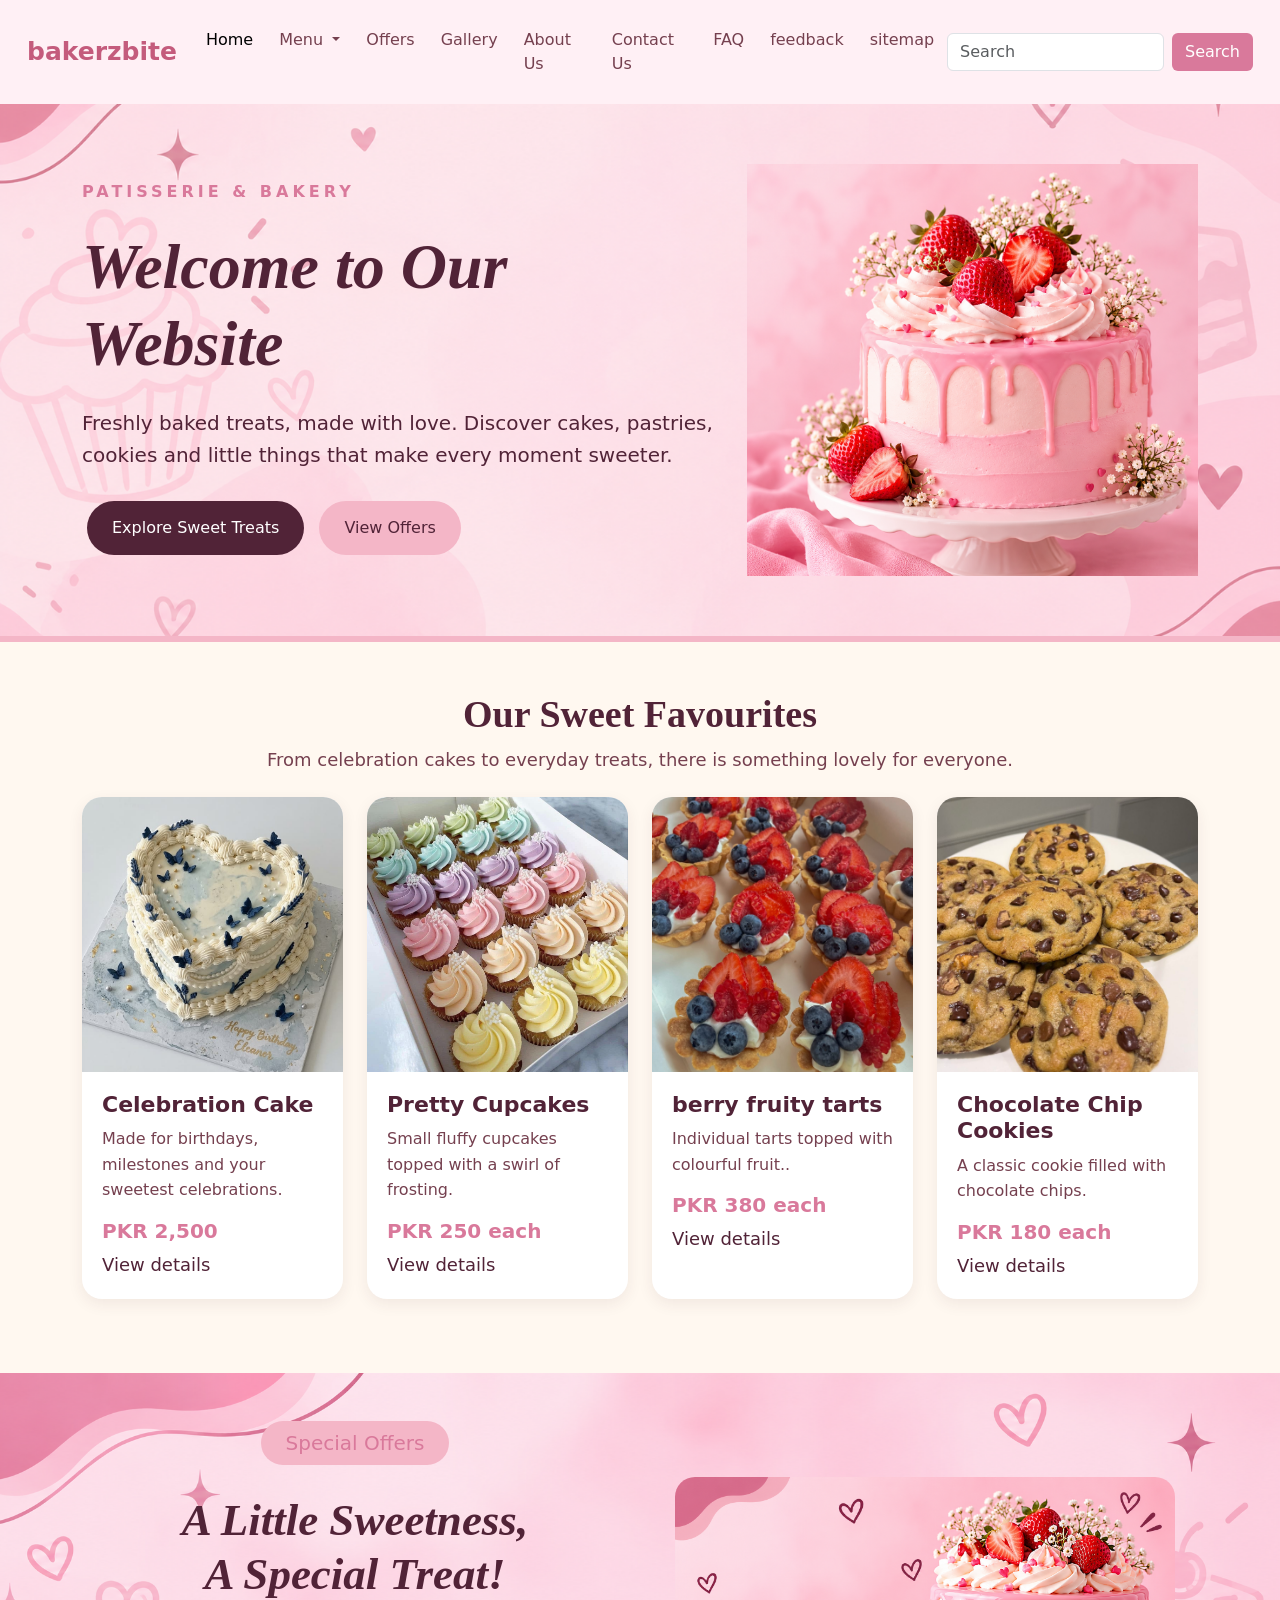
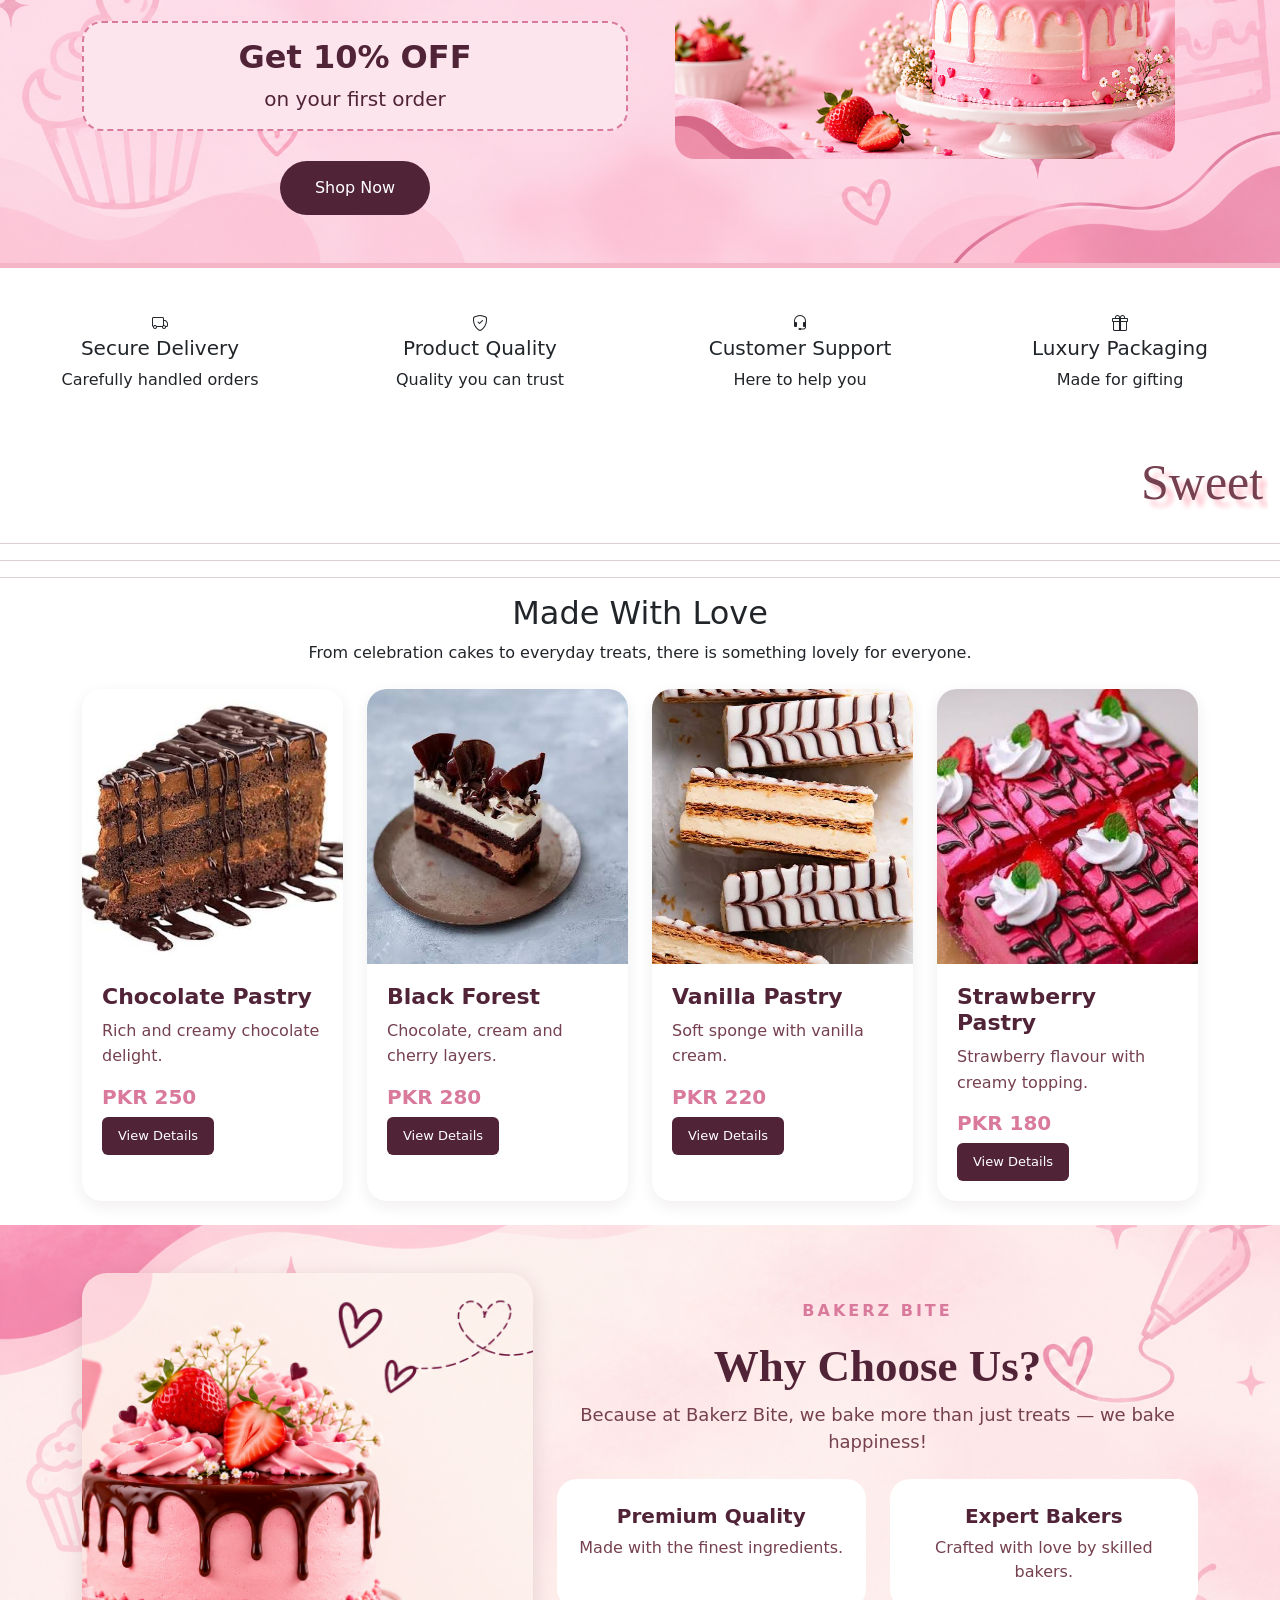
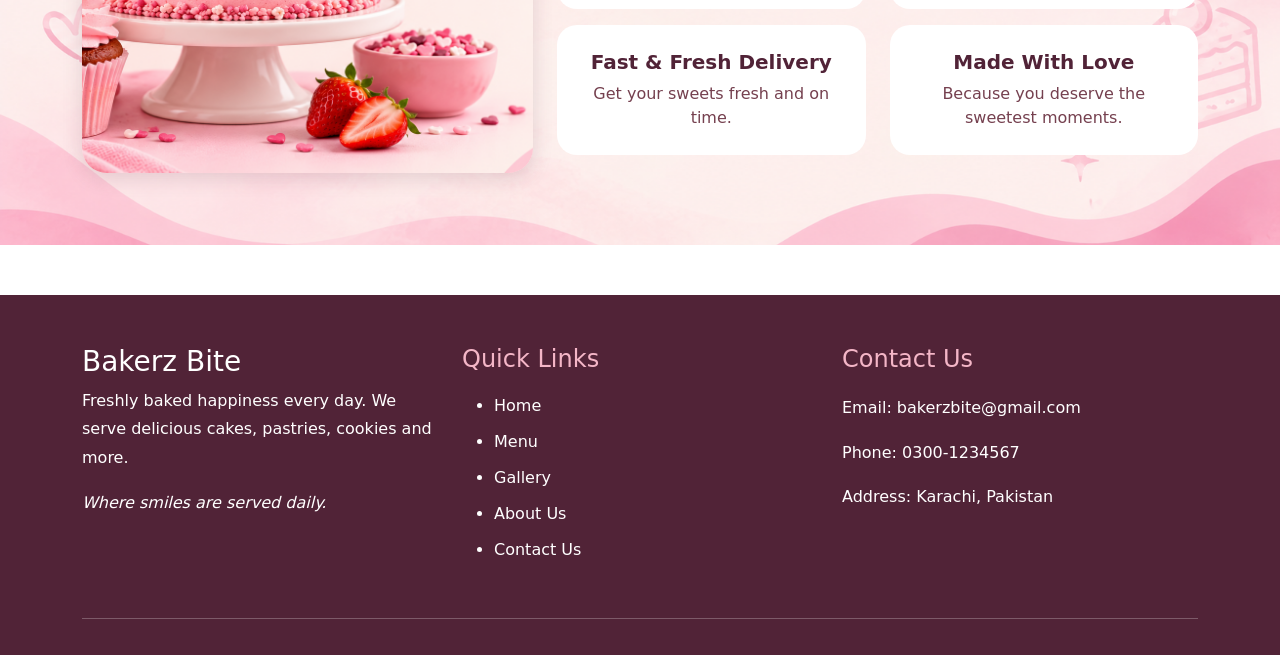
==== commit 97ca6dd5: "fifth commit" ====
--- a/index.html
+++ b/index.html
@@ -18,13 +18,18 @@
     <nav class="navbar navbar-expand-lg navbar-light">
     <div class="container-fluid">
                 
-        <a class="navbar-brand" href="">Bakerz Bite</a>
+
+        <a class="navbar-brand" href="logo.jpg-removebg-preview.png">bakerzbite</a>
 
         <button class="navbar-toggler" type="button"
         data-bs-toggle="collapse"
         data-bs-target="#navbarSupportedContent">
         <span class="navbar-toggler-icon"></span>
         </button>
+           
+
+
+
 
         <div class="collapse navbar-collapse" id="navbarSupportedContent">
 
@@ -194,6 +199,7 @@
                     </div>
                 </div>
 
+
                 <!-- Cookies -->
                 <div class="col-lg-3 col-md-6 mb-4">
                     <div class="sweet-card">
@@ -214,10 +220,12 @@
     <!-- END-- -->
 
                 <!-- Tote bags -->
-            
+       
             </div>
         </div>
     </section>
+
+
 
     <!-- --FAV KHATM -->
 
@@ -229,6 +237,7 @@
         <div class="container">
             <div class="row align-items-center">
 
+               
                 <!-- Text side -->
                 <div class="col-md-6 text-center">
 
@@ -249,6 +258,8 @@
 
                 </div>
 
+
+               
                 <!-- Cake picture -->
                 <div class="col-md-6 text-center">
                     <img src="pics/offer pic.png"
@@ -304,6 +315,7 @@
                 <h5>Customer Support</h5>
                 <p>Here to help you</p>
             </div>
+
 
             <!-- Feature 4 -->
             <div class="col-6 col-md-3 feature-box">
